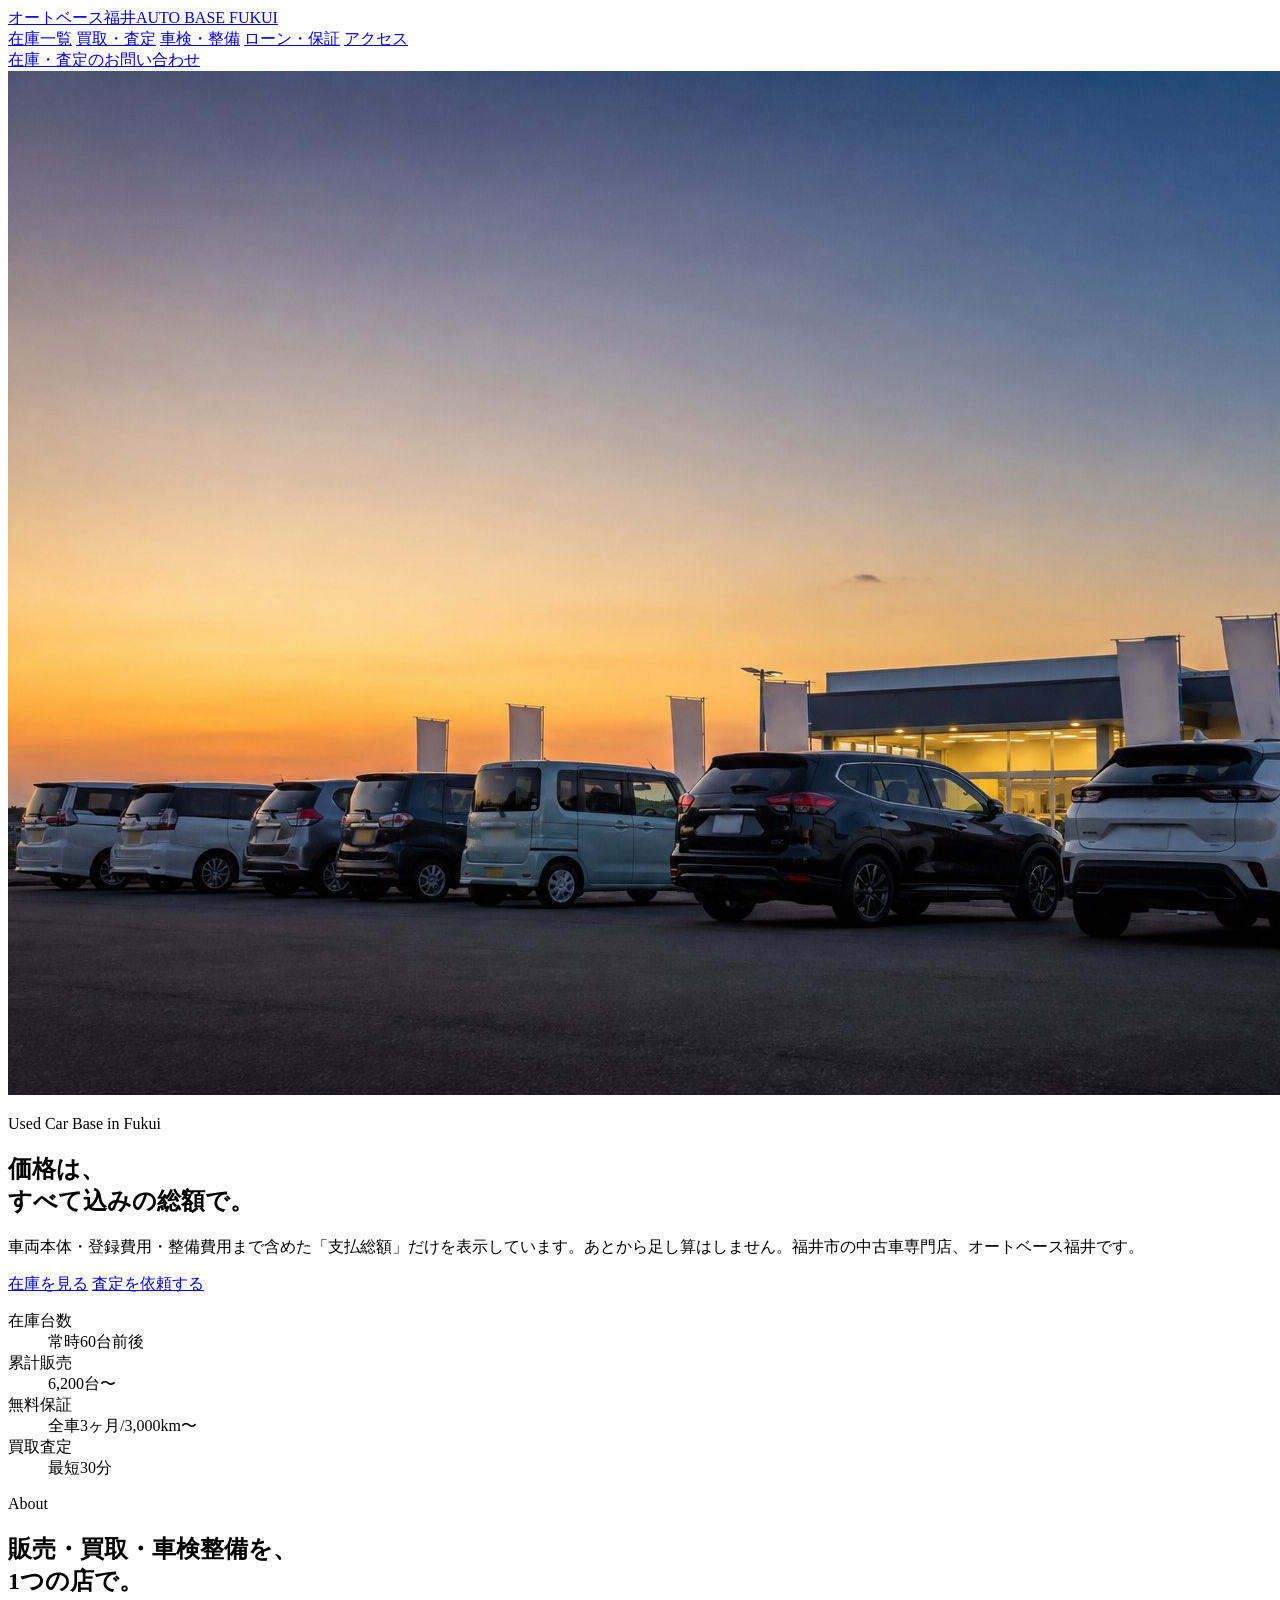
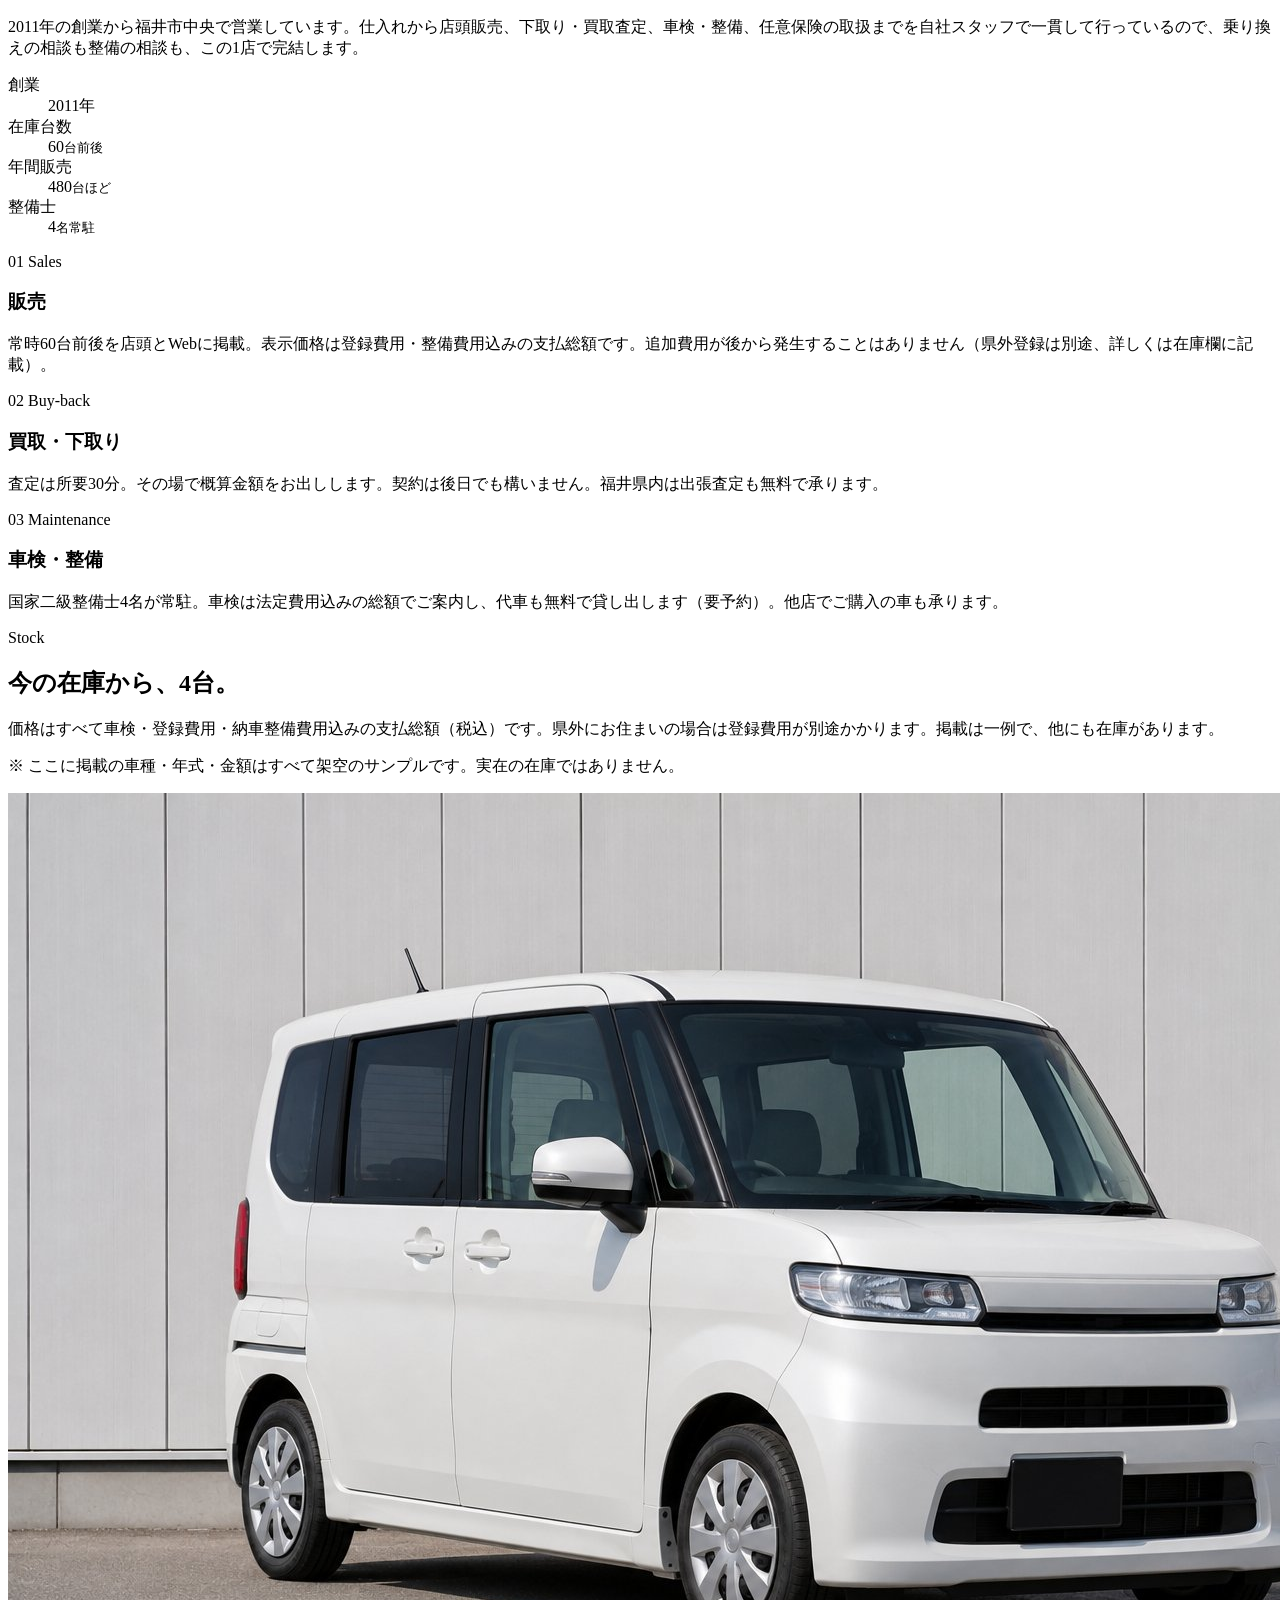
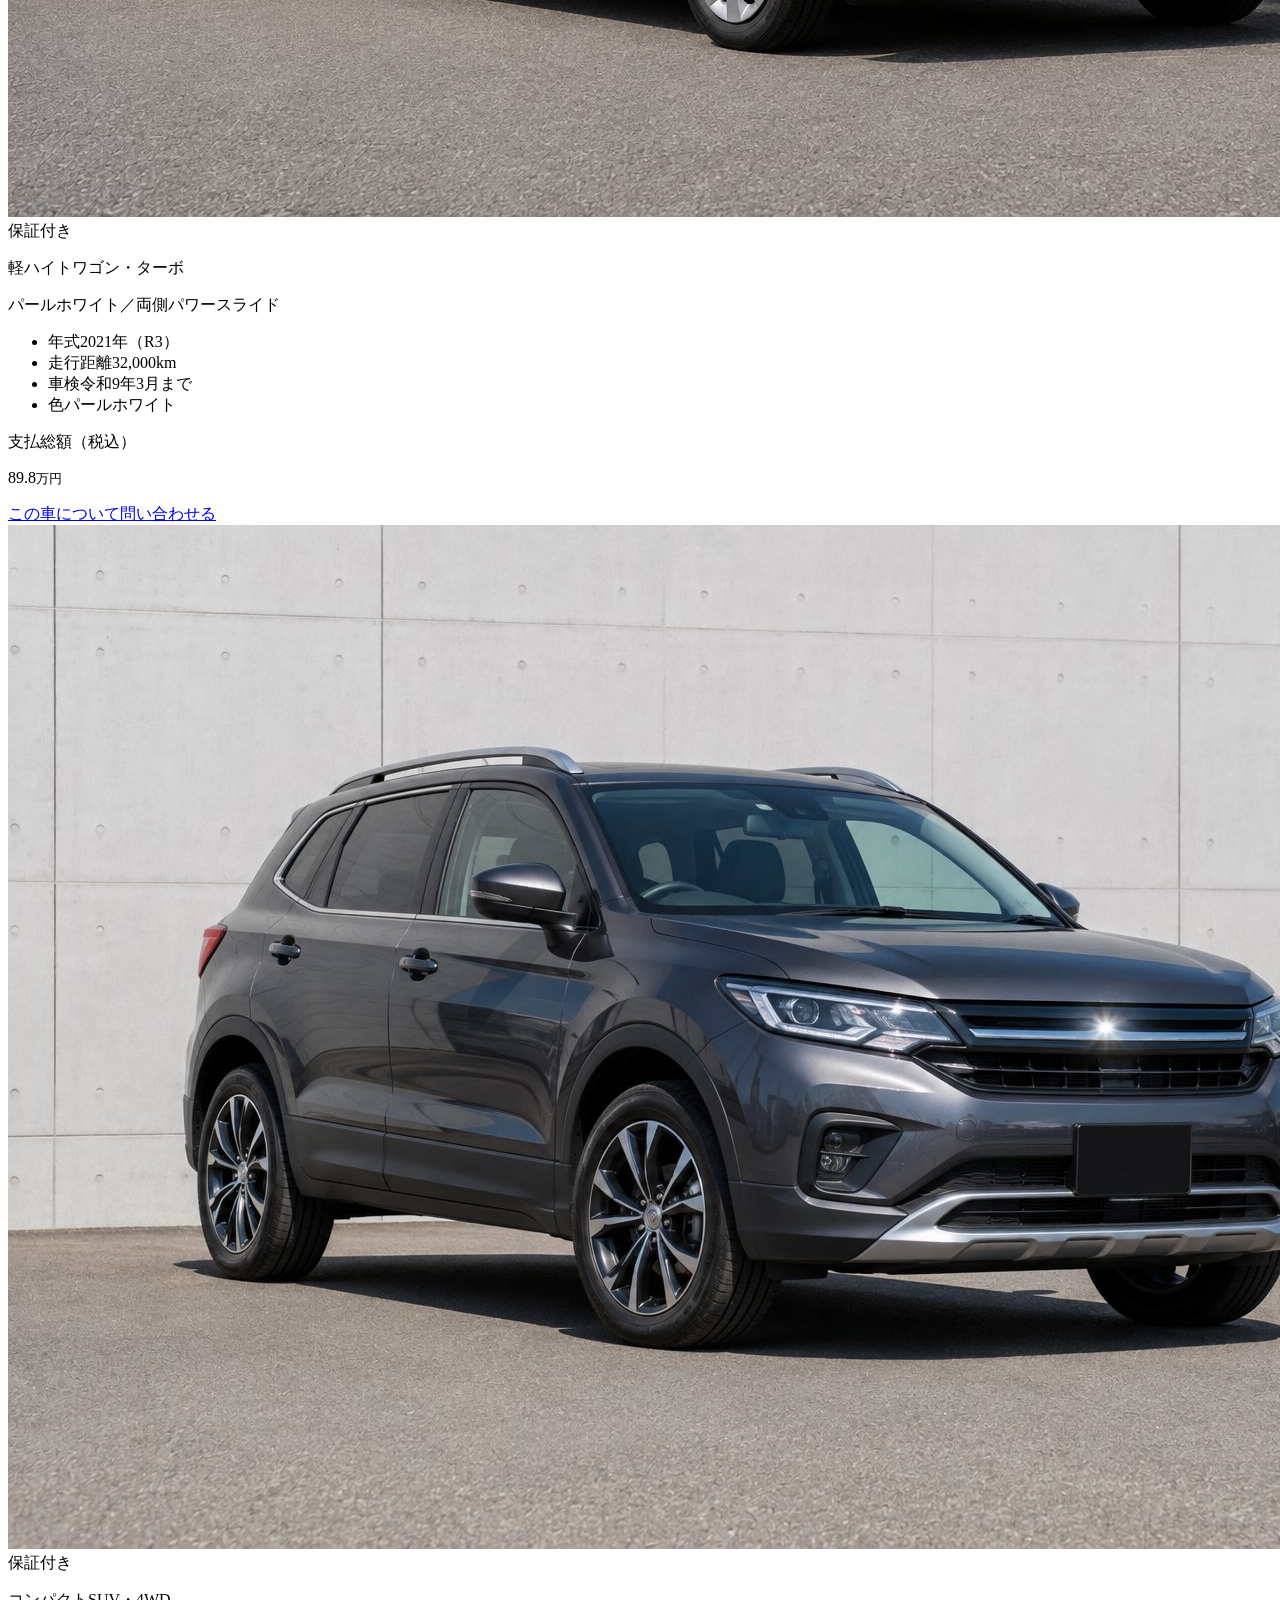
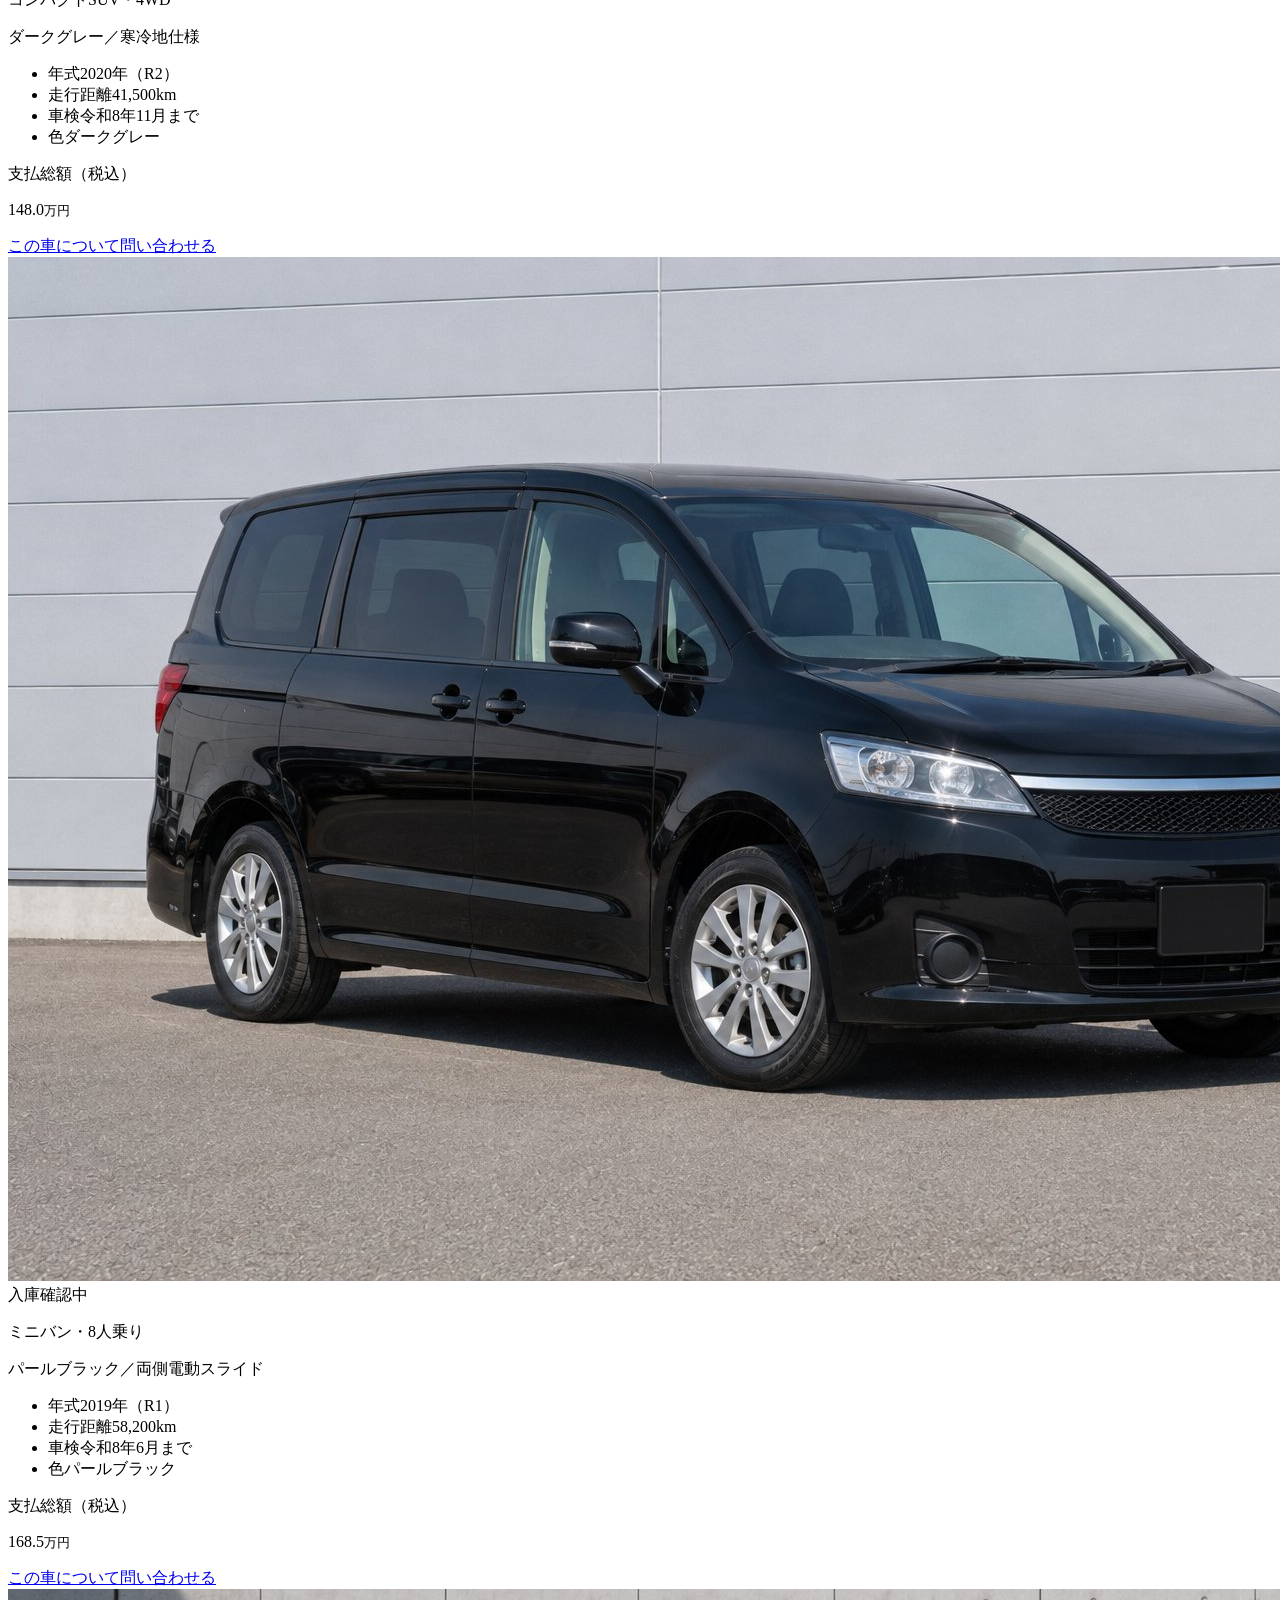
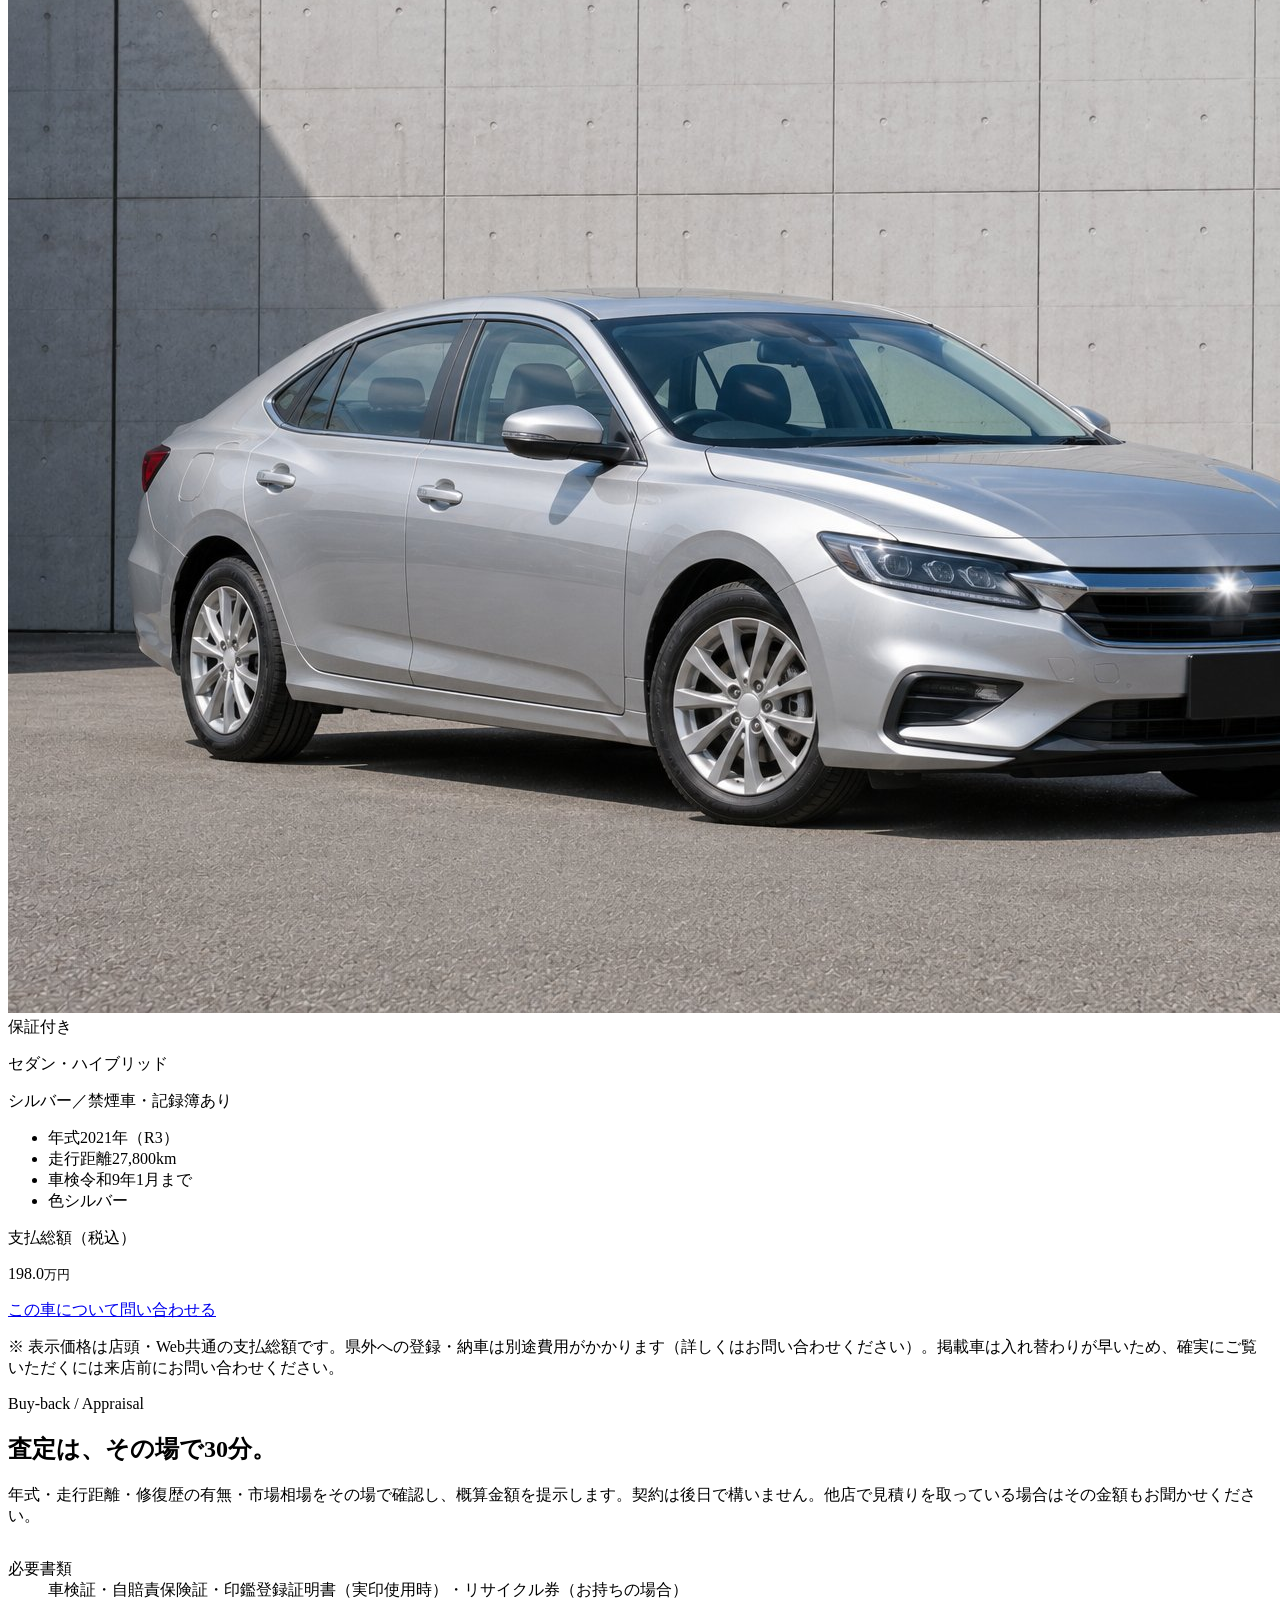
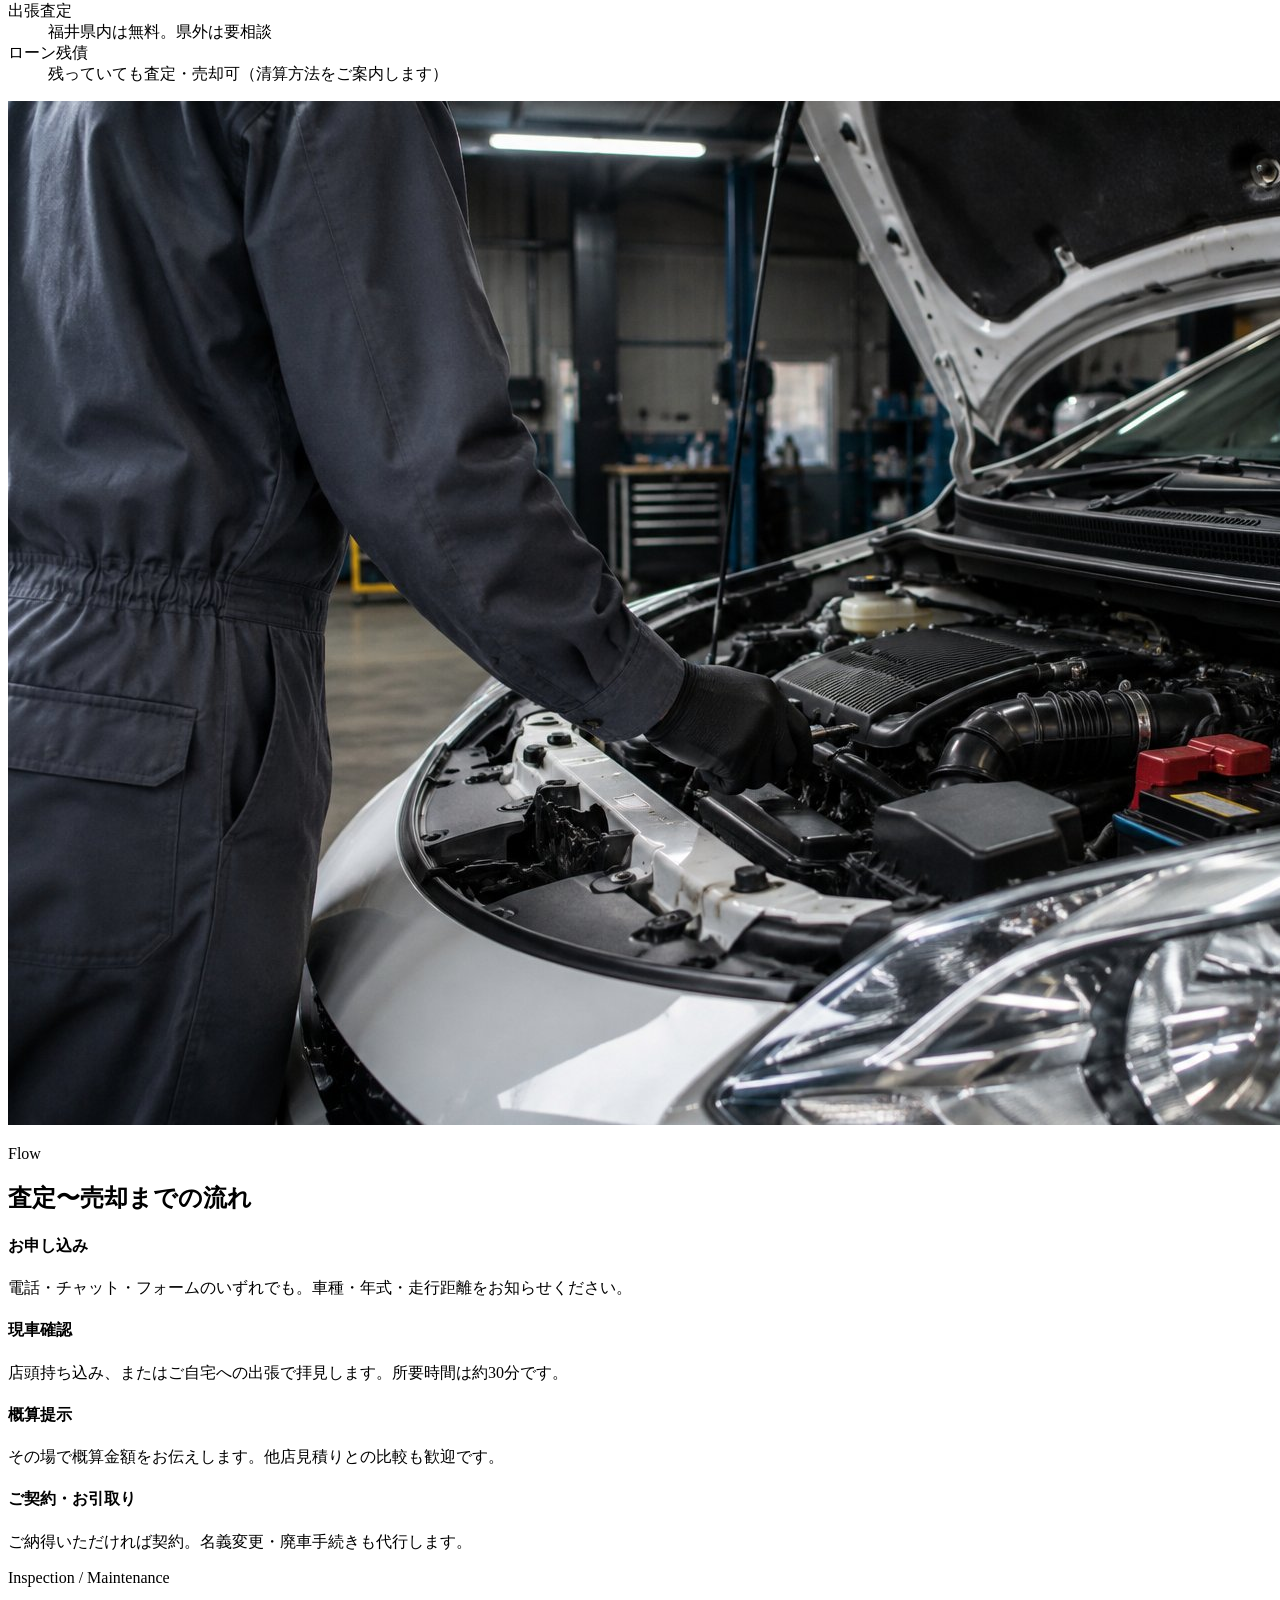
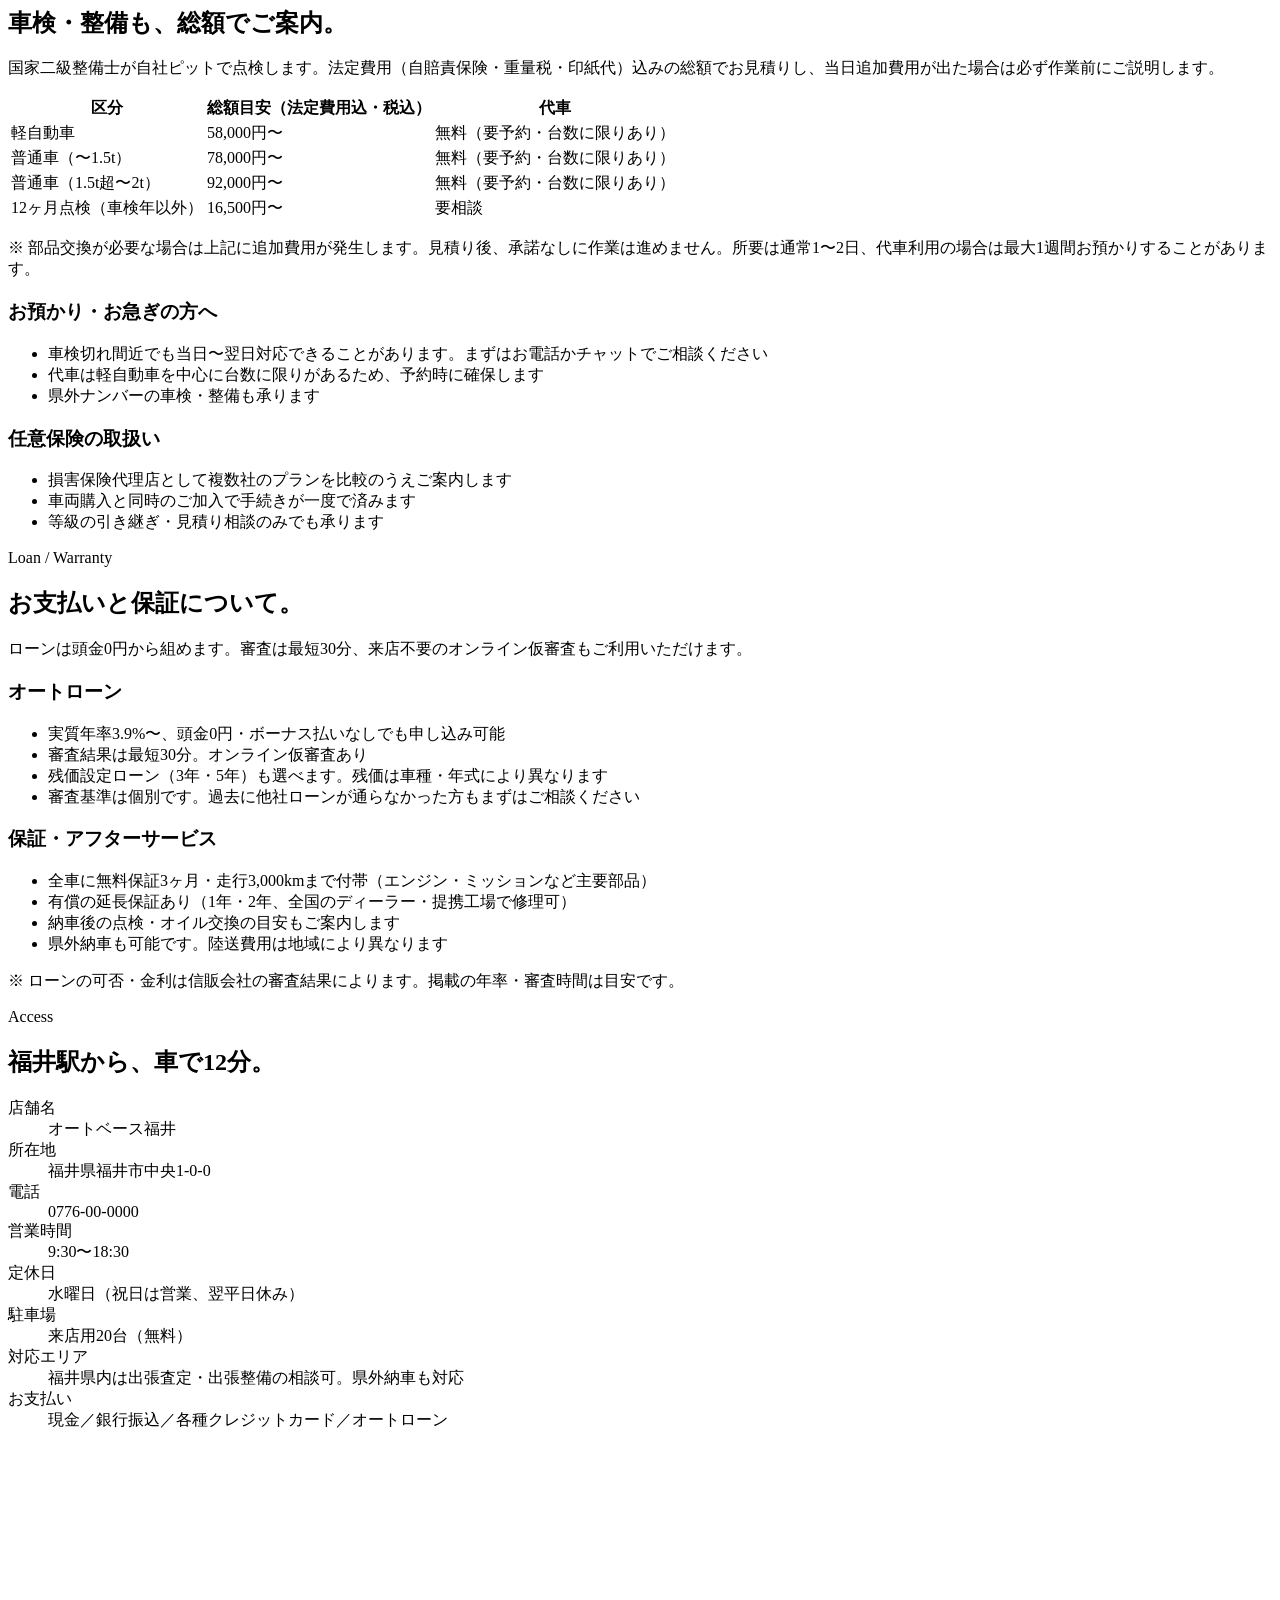
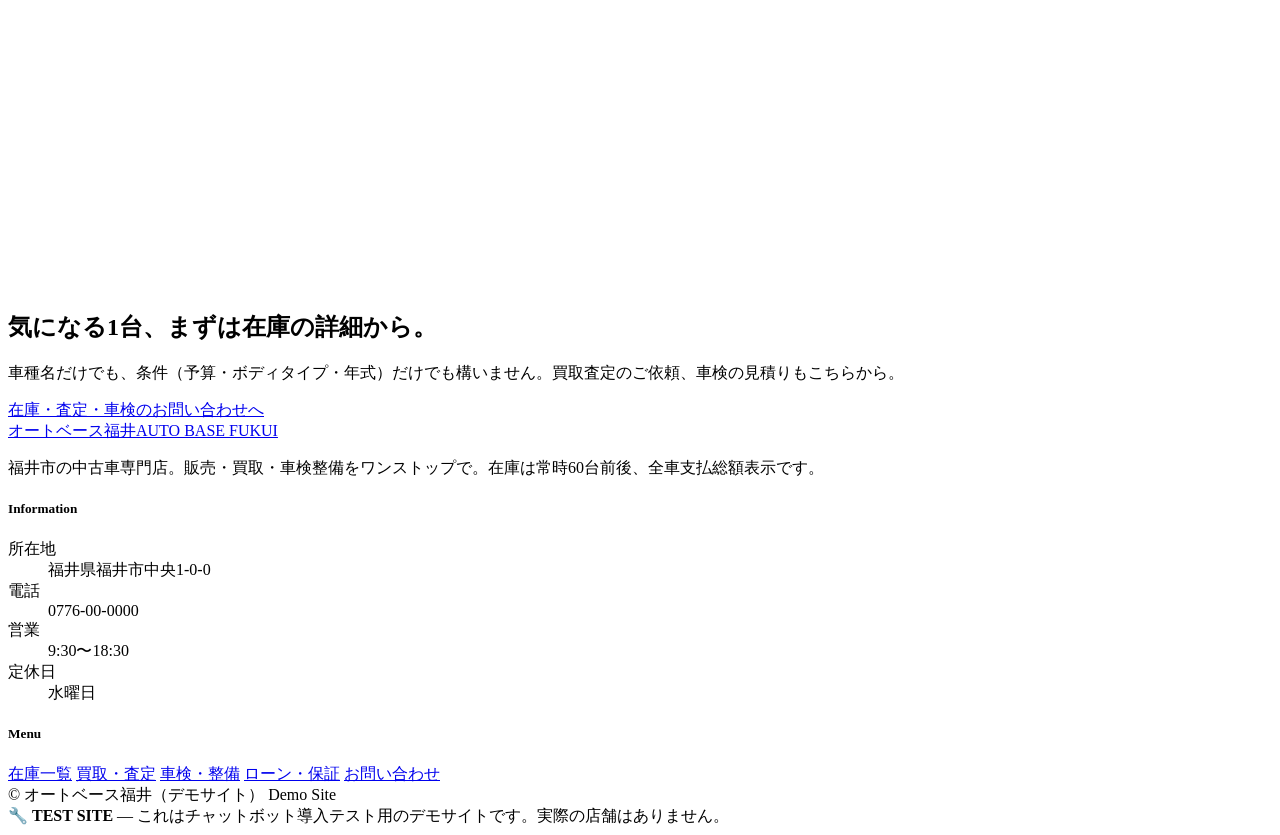
==== index.html @ ea07d450 "add index.html" ====
<!DOCTYPE html>
<html lang="ja">
<head>
<meta charset="UTF-8">
<meta name="viewport" content="width=device-width, initial-scale=1.0">
<title>オートベース福井 | 福井市の中古車販売・買取・車検整備</title>
<meta name="description" content="福井市の中古車専門店「オートベース福井」。常時60台前後の在庫は支払総額表示、全車に無料保証つき。買取査定は最短30分、車検・整備・県外納車まで一括対応。">
<link rel="stylesheet" href="style.css">
</head>
<body>

<!-- ===== NAV ===== -->
<header class="nav" id="nav">
  <div class="wrap nav__inner">
    <a class="brand" href="index.html">オートベース福井<span>AUTO BASE FUKUI</span></a>
    <nav class="nav__links">
      <a href="#stock">在庫一覧</a>
      <a href="#assessment">買取・査定</a>
      <a href="#maintenance">車検・整備</a>
      <a href="#loan">ローン・保証</a>
      <a href="#access">アクセス</a>
    </nav>
    <a class="btn btn--primary nav__cta" href="contact.html">在庫・査定のお問い合わせ</a>
  </div>
</header>

<!-- ===== HERO ===== -->
<section class="hero">
  <div class="hero__bg"><img src="images/hero.jpg" alt="夕方の展示場に並ぶ中古車" fetchpriority="high"></div>
  <div class="wrap hero__copy">
    <p class="eyebrow">Used Car Base in Fukui</p>
    <h1 class="hero__jp">価格は、<br>すべて込みの総額で。</h1>
    <p class="hero__sub">車両本体・登録費用・整備費用まで含めた「支払総額」だけを表示しています。あとから足し算はしません。福井市の中古車専門店、オートベース福井です。</p>
    <div class="hero__actions">
      <a class="btn btn--primary" href="#stock">在庫を見る</a>
      <a class="btn btn--ghost" href="contact.html">査定を依頼する</a>
    </div>
    <dl class="hero__strip">
      <div><dt>在庫台数</dt><dd class="num">常時60台前後</dd></div>
      <div><dt>累計販売</dt><dd class="num">6,200台〜</dd></div>
      <div><dt>無料保証</dt><dd class="num">全車3ヶ月/3,000km〜</dd></div>
      <div><dt>買取査定</dt><dd class="num">最短30分</dd></div>
    </dl>
  </div>
</section>

<!-- ===== ABOUT / 3本柱 ===== -->
<section class="section" id="about">
  <div class="wrap reveal">
    <p class="eyebrow">About</p>
    <div class="rule"></div>
    <h2 class="h-sec">販売・買取・車検整備を、<br>1つの店で。</h2>
    <p class="lead">2011年の創業から福井市中央で営業しています。仕入れから店頭販売、下取り・買取査定、車検・整備、任意保険の取扱までを自社スタッフで一貫して行っているので、乗り換えの相談も整備の相談も、この1店で完結します。</p>
    <dl class="figures">
      <div class="figure"><dt>創業</dt><dd class="num">2011年</dd></div>
      <div class="figure"><dt>在庫台数</dt><dd class="num">60<small>台前後</small></dd></div>
      <div class="figure"><dt>年間販売</dt><dd class="num">480<small>台ほど</small></dd></div>
      <div class="figure"><dt>整備士</dt><dd class="num">4<small>名常駐</small></dd></div>
    </dl>
    <div class="pillars">
      <article class="pillar">
        <p class="pillar__no">01 Sales</p>
        <h3>販売</h3>
        <p>常時60台前後を店頭とWebに掲載。表示価格は登録費用・整備費用込みの支払総額です。追加費用が後から発生することはありません（県外登録は別途、詳しくは在庫欄に記載）。</p>
      </article>
      <article class="pillar">
        <p class="pillar__no">02 Buy-back</p>
        <h3>買取・下取り</h3>
        <p>査定は所要30分。その場で概算金額をお出しします。契約は後日でも構いません。福井県内は出張査定も無料で承ります。</p>
      </article>
      <article class="pillar">
        <p class="pillar__no">03 Maintenance</p>
        <h3>車検・整備</h3>
        <p>国家二級整備士4名が常駐。車検は法定費用込みの総額でご案内し、代車も無料で貸し出します（要予約）。他店でご購入の車も承ります。</p>
      </article>
    </div>
  </div>
</section>

<!-- ===== 在庫 ===== -->
<section class="section section--panel" id="stock">
  <div class="wrap">
    <div class="reveal">
      <p class="eyebrow">Stock</p>
      <div class="rule"></div>
      <h2 class="h-sec">今の在庫から、4台。</h2>
      <p class="lead">価格はすべて車検・登録費用・納車整備費用込みの支払総額（税込）です。県外にお住まいの場合は登録費用が別途かかります。掲載は一例で、他にも在庫があります。</p>
      <p class="note stock-note">※ ここに掲載の車種・年式・金額はすべて架空のサンプルです。実在の在庫ではありません。</p>
    </div>

    <div class="stock reveal">
      <article class="car">
        <div class="car__media">
          <img src="images/car-kei-tall.jpg" alt="軽ハイトワゴンのサンプル画像" loading="lazy">
          <span class="car__tag car__tag--ok">保証付き</span>
        </div>
        <div class="car__body">
          <p class="car__cat">軽ハイトワゴン・ターボ</p>
          <p class="car__name">パールホワイト／両側パワースライド</p>
          <ul class="car__spec">
            <li><span>年式</span>2021年（R3）</li>
            <li><span>走行距離</span>32,000km</li>
            <li><span>車検</span>令和9年3月まで</li>
            <li><span>色</span>パールホワイト</li>
          </ul>
          <div class="car__price">
            <p class="label">支払総額（税込）</p>
            <p class="amount num">89.8<small>万円</small></p>
          </div>
          <a class="btn btn--ghost btn--sm btn--block car__cta" href="contact.html">この車について問い合わせる</a>
        </div>
      </article>

      <article class="car">
        <div class="car__media">
          <img src="images/car-suv.jpg" alt="コンパクトSUVのサンプル画像" loading="lazy">
          <span class="car__tag car__tag--ok">保証付き</span>
        </div>
        <div class="car__body">
          <p class="car__cat">コンパクトSUV・4WD</p>
          <p class="car__name">ダークグレー／寒冷地仕様</p>
          <ul class="car__spec">
            <li><span>年式</span>2020年（R2）</li>
            <li><span>走行距離</span>41,500km</li>
            <li><span>車検</span>令和8年11月まで</li>
            <li><span>色</span>ダークグレー</li>
          </ul>
          <div class="car__price">
            <p class="label">支払総額（税込）</p>
            <p class="amount num">148.0<small>万円</small></p>
          </div>
          <a class="btn btn--ghost btn--sm btn--block car__cta" href="contact.html">この車について問い合わせる</a>
        </div>
      </article>

      <article class="car">
        <div class="car__media">
          <img src="images/car-minivan.jpg" alt="ミニバンのサンプル画像" loading="lazy">
          <span class="car__tag">入庫確認中</span>
        </div>
        <div class="car__body">
          <p class="car__cat">ミニバン・8人乗り</p>
          <p class="car__name">パールブラック／両側電動スライド</p>
          <ul class="car__spec">
            <li><span>年式</span>2019年（R1）</li>
            <li><span>走行距離</span>58,200km</li>
            <li><span>車検</span>令和8年6月まで</li>
            <li><span>色</span>パールブラック</li>
          </ul>
          <div class="car__price">
            <p class="label">支払総額（税込）</p>
            <p class="amount num">168.5<small>万円</small></p>
          </div>
          <a class="btn btn--ghost btn--sm btn--block car__cta" href="contact.html">この車について問い合わせる</a>
        </div>
      </article>

      <article class="car">
        <div class="car__media">
          <img src="images/car-sedan.jpg" alt="セダンのサンプル画像" loading="lazy">
          <span class="car__tag car__tag--ok">保証付き</span>
        </div>
        <div class="car__body">
          <p class="car__cat">セダン・ハイブリッド</p>
          <p class="car__name">シルバー／禁煙車・記録簿あり</p>
          <ul class="car__spec">
            <li><span>年式</span>2021年（R3）</li>
            <li><span>走行距離</span>27,800km</li>
            <li><span>車検</span>令和9年1月まで</li>
            <li><span>色</span>シルバー</li>
          </ul>
          <div class="car__price">
            <p class="label">支払総額（税込）</p>
            <p class="amount num">198.0<small>万円</small></p>
          </div>
          <a class="btn btn--ghost btn--sm btn--block car__cta" href="contact.html">この車について問い合わせる</a>
        </div>
      </article>

    </div>
    <p class="note">※ 表示価格は店頭・Web共通の支払総額です。県外への登録・納車は別途費用がかかります（詳しくはお問い合わせください）。掲載車は入れ替わりが早いため、確実にご覧いただくには来店前にお問い合わせください。</p>
  </div>
</section>

<!-- ===== 買取・査定 ===== -->
<section class="section" id="assessment">
  <div class="wrap split reveal">
    <div>
      <p class="eyebrow">Buy-back / Appraisal</p>
      <div class="rule"></div>
      <h2 class="h-sec">査定は、その場で30分。</h2>
      <p class="lead">年式・走行距離・修復歴の有無・市場相場をその場で確認し、概算金額を提示します。契約は後日で構いません。他店で見積りを取っている場合はその金額もお聞かせください。</p>
      <dl class="info" style="margin-top:32px">
        <dt>必要書類</dt><dd>車検証・自賠責保険証・印鑑登録証明書（実印使用時）・リサイクル券（お持ちの場合）</dd>
        <dt>出張査定</dt><dd>福井県内は無料。県外は要相談</dd>
        <dt>ローン残債</dt><dd>残っていても査定・売却可（清算方法をご案内します）</dd>
      </dl>
    </div>
    <div class="split__media"><img src="images/inspection.jpg" alt="スタッフが車両を点検している様子" loading="lazy"></div>
  </div>
</section>

<section class="section section--panel">
  <div class="wrap reveal">
    <div class="center">
      <p class="eyebrow">Flow</p>
      <div class="rule"></div>
      <h2 class="h-sec">査定〜売却までの流れ</h2>
    </div>
    <div class="steps">
      <article class="step">
        <h4>お申し込み</h4>
        <p>電話・チャット・フォームのいずれでも。車種・年式・走行距離をお知らせください。</p>
      </article>
      <article class="step">
        <h4>現車確認</h4>
        <p>店頭持ち込み、またはご自宅への出張で拝見します。所要時間は約30分です。</p>
      </article>
      <article class="step">
        <h4>概算提示</h4>
        <p>その場で概算金額をお伝えします。他店見積りとの比較も歓迎です。</p>
      </article>
      <article class="step">
        <h4>ご契約・お引取り</h4>
        <p>ご納得いただければ契約。名義変更・廃車手続きも代行します。</p>
      </article>
    </div>
  </div>
</section>

<!-- ===== 車検・整備 ===== -->
<section class="section" id="maintenance">
  <div class="wrap reveal">
    <p class="eyebrow">Inspection / Maintenance</p>
    <div class="rule"></div>
    <h2 class="h-sec">車検・整備も、総額でご案内。</h2>
    <p class="lead">国家二級整備士が自社ピットで点検します。法定費用（自賠責保険・重量税・印紙代）込みの総額でお見積りし、当日追加費用が出た場合は必ず作業前にご説明します。</p>

    <table class="price-table">
      <thead>
        <tr><th>区分</th><th class="num">総額目安（法定費用込・税込）</th><th>代車</th></tr>
      </thead>
      <tbody>
        <tr><td>軽自動車</td><td class="num amount">58,000円〜</td><td>無料（要予約・台数に限りあり）</td></tr>
        <tr><td>普通車（〜1.5t）</td><td class="num amount">78,000円〜</td><td>無料（要予約・台数に限りあり）</td></tr>
        <tr><td>普通車（1.5t超〜2t）</td><td class="num amount">92,000円〜</td><td>無料（要予約・台数に限りあり）</td></tr>
        <tr><td>12ヶ月点検（車検年以外）</td><td class="num amount">16,500円〜</td><td>要相談</td></tr>
      </tbody>
    </table>
    <p class="note">※ 部品交換が必要な場合は上記に追加費用が発生します。見積り後、承諾なしに作業は進めません。所要は通常1〜2日、代車利用の場合は最大1週間お預かりすることがあります。</p>

    <div class="info-cards">
      <div class="info-card">
        <h3>お預かり・お急ぎの方へ</h3>
        <ul>
          <li>車検切れ間近でも当日〜翌日対応できることがあります。まずはお電話かチャットでご相談ください</li>
          <li>代車は軽自動車を中心に台数に限りがあるため、予約時に確保します</li>
          <li>県外ナンバーの車検・整備も承ります</li>
        </ul>
      </div>
      <div class="info-card">
        <h3>任意保険の取扱い</h3>
        <ul>
          <li>損害保険代理店として複数社のプランを比較のうえご案内します</li>
          <li>車両購入と同時のご加入で手続きが一度で済みます</li>
          <li>等級の引き継ぎ・見積り相談のみでも承ります</li>
        </ul>
      </div>
    </div>
  </div>
</section>

<!-- ===== ローン・保証 ===== -->
<section class="section section--panel" id="loan">
  <div class="wrap reveal">
    <p class="eyebrow">Loan / Warranty</p>
    <div class="rule"></div>
    <h2 class="h-sec">お支払いと保証について。</h2>
    <p class="lead">ローンは頭金0円から組めます。審査は最短30分、来店不要のオンライン仮審査もご利用いただけます。</p>

    <div class="info-cards">
      <div class="info-card">
        <h3>オートローン</h3>
        <ul>
          <li>実質年率3.9%〜、頭金0円・ボーナス払いなしでも申し込み可能</li>
          <li>審査結果は最短30分。オンライン仮審査あり</li>
          <li>残価設定ローン（3年・5年）も選べます。残価は車種・年式により異なります</li>
          <li>審査基準は個別です。過去に他社ローンが通らなかった方もまずはご相談ください</li>
        </ul>
      </div>
      <div class="info-card">
        <h3>保証・アフターサービス</h3>
        <ul>
          <li>全車に無料保証3ヶ月・走行3,000kmまで付帯（エンジン・ミッションなど主要部品）</li>
          <li>有償の延長保証あり（1年・2年、全国のディーラー・提携工場で修理可）</li>
          <li>納車後の点検・オイル交換の目安もご案内します</li>
          <li>県外納車も可能です。陸送費用は地域により異なります</li>
        </ul>
      </div>
    </div>
    <p class="note">※ ローンの可否・金利は信販会社の審査結果によります。掲載の年率・審査時間は目安です。</p>
  </div>
</section>

<!-- ===== ACCESS ===== -->
<section class="section" id="access">
  <div class="wrap split reveal">
    <div>
      <p class="eyebrow">Access</p>
      <div class="rule"></div>
      <h2 class="h-sec">福井駅から、車で12分。</h2>
      <dl class="info">
        <dt>店舗名</dt><dd>オートベース福井</dd>
        <dt>所在地</dt><dd>福井県福井市中央1-0-0</dd>
        <dt>電話</dt><dd>0776-00-0000</dd>
        <dt>営業時間</dt><dd>9:30〜18:30</dd>
        <dt>定休日</dt><dd>水曜日（祝日は営業、翌平日休み）</dd>
        <dt>駐車場</dt><dd>来店用20台（無料）</dd>
        <dt>対応エリア</dt><dd>福井県内は出張査定・出張整備の相談可。県外納車も対応</dd>
        <dt>お支払い</dt><dd>現金／銀行振込／各種クレジットカード／オートローン</dd>
      </dl>
    </div>
    <div class="split__media">
      <iframe class="map" src="https://maps.google.com/maps?q=%E7%A6%8F%E4%BA%95%E9%A7%85&z=15&output=embed" loading="lazy" title="地図" style="width:100%;height:clamp(280px,38vw,440px);border:0;border-radius:10px"></iframe>
    </div>
  </div>
</section>

<!-- ===== CTA ===== -->
<section class="section">
  <div class="wrap">
    <div class="cta-band reveal">
      <h2>気になる1台、まずは在庫の詳細から。</h2>
      <p>車種名だけでも、条件（予算・ボディタイプ・年式）だけでも構いません。買取査定のご依頼、車検の見積りもこちらから。</p>
      <a class="btn btn--light" href="contact.html">在庫・査定・車検のお問い合わせへ</a>
    </div>
  </div>
</section>

<!-- ===== FOOTER ===== -->
<footer class="foot">
  <div class="wrap">
    <div class="foot__grid">
      <div>
        <a class="brand" href="index.html">オートベース福井<span>AUTO BASE FUKUI</span></a>
        <p class="foot__tag">福井市の中古車専門店。販売・買取・車検整備をワンストップで。在庫は常時60台前後、全車支払総額表示です。</p>
      </div>
      <div>
        <h5>Information</h5>
        <dl>
          <dt>所在地</dt><dd>福井県福井市中央1-0-0</dd>
          <dt>電話</dt><dd>0776-00-0000</dd>
          <dt>営業</dt><dd>9:30〜18:30</dd>
          <dt>定休日</dt><dd>水曜日</dd>
        </dl>
      </div>
      <div>
        <h5>Menu</h5>
        <div class="foot__links">
          <a href="#stock">在庫一覧</a>
          <a href="#assessment">買取・査定</a>
          <a href="#maintenance">車検・整備</a>
          <a href="#loan">ローン・保証</a>
          <a href="contact.html">お問い合わせ</a>
        </div>
      </div>
    </div>
    <div class="foot__bottom">
      <span>&copy; オートベース福井（デモサイト）</span>
      <span class="demo-pill">Demo Site</span>
    </div>
  </div>
</footer>

<div class="test-banner">🔧 <b>TEST SITE</b> — これはチャットボット導入テスト用のデモサイトです。実際の店舗はありません。</div>

<script>
  // nav shadow on scroll
  const nav = document.getElementById('nav');
  const onScroll = () => nav.classList.toggle('is-scrolled', window.scrollY > 8);
  onScroll(); window.addEventListener('scroll', onScroll, {passive:true});

  // scroll reveal
  const io = new IntersectionObserver((entries) => {
    entries.forEach(e => { if (e.isIntersecting){ e.target.classList.add('in'); io.unobserve(e.target);} });
  }, {threshold:.12, rootMargin:'0px 0px -40px 0px'});
  document.querySelectorAll('.reveal').forEach(el => io.observe(el));
</script>

<!-- LIENS BOT チャットウィジェット -->
<!-- 車販売店デモ用のボット。管理画面で作成後、下のbotIdを差し替える -->
<script>
  (function() {
    var botId = 'cmtfgkt1804r74201loiliqqc';
    if (botId.indexOf('REPLACE_') === 0) { return; }
    var script = document.createElement('script');
    script.src = 'https://app.liens-web.com/widget.js?v=' + Date.now();
    script.setAttribute('data-bot-id', botId);
    script.setAttribute('data-api-url', 'https://app.liens-web.com');
    script.setAttribute('data-color', '#e2560f');
    script.setAttribute('data-position', 'bottom-right');
    script.defer = true;
    document.head.appendChild(script);
  })();
</script>
</body>
</html>
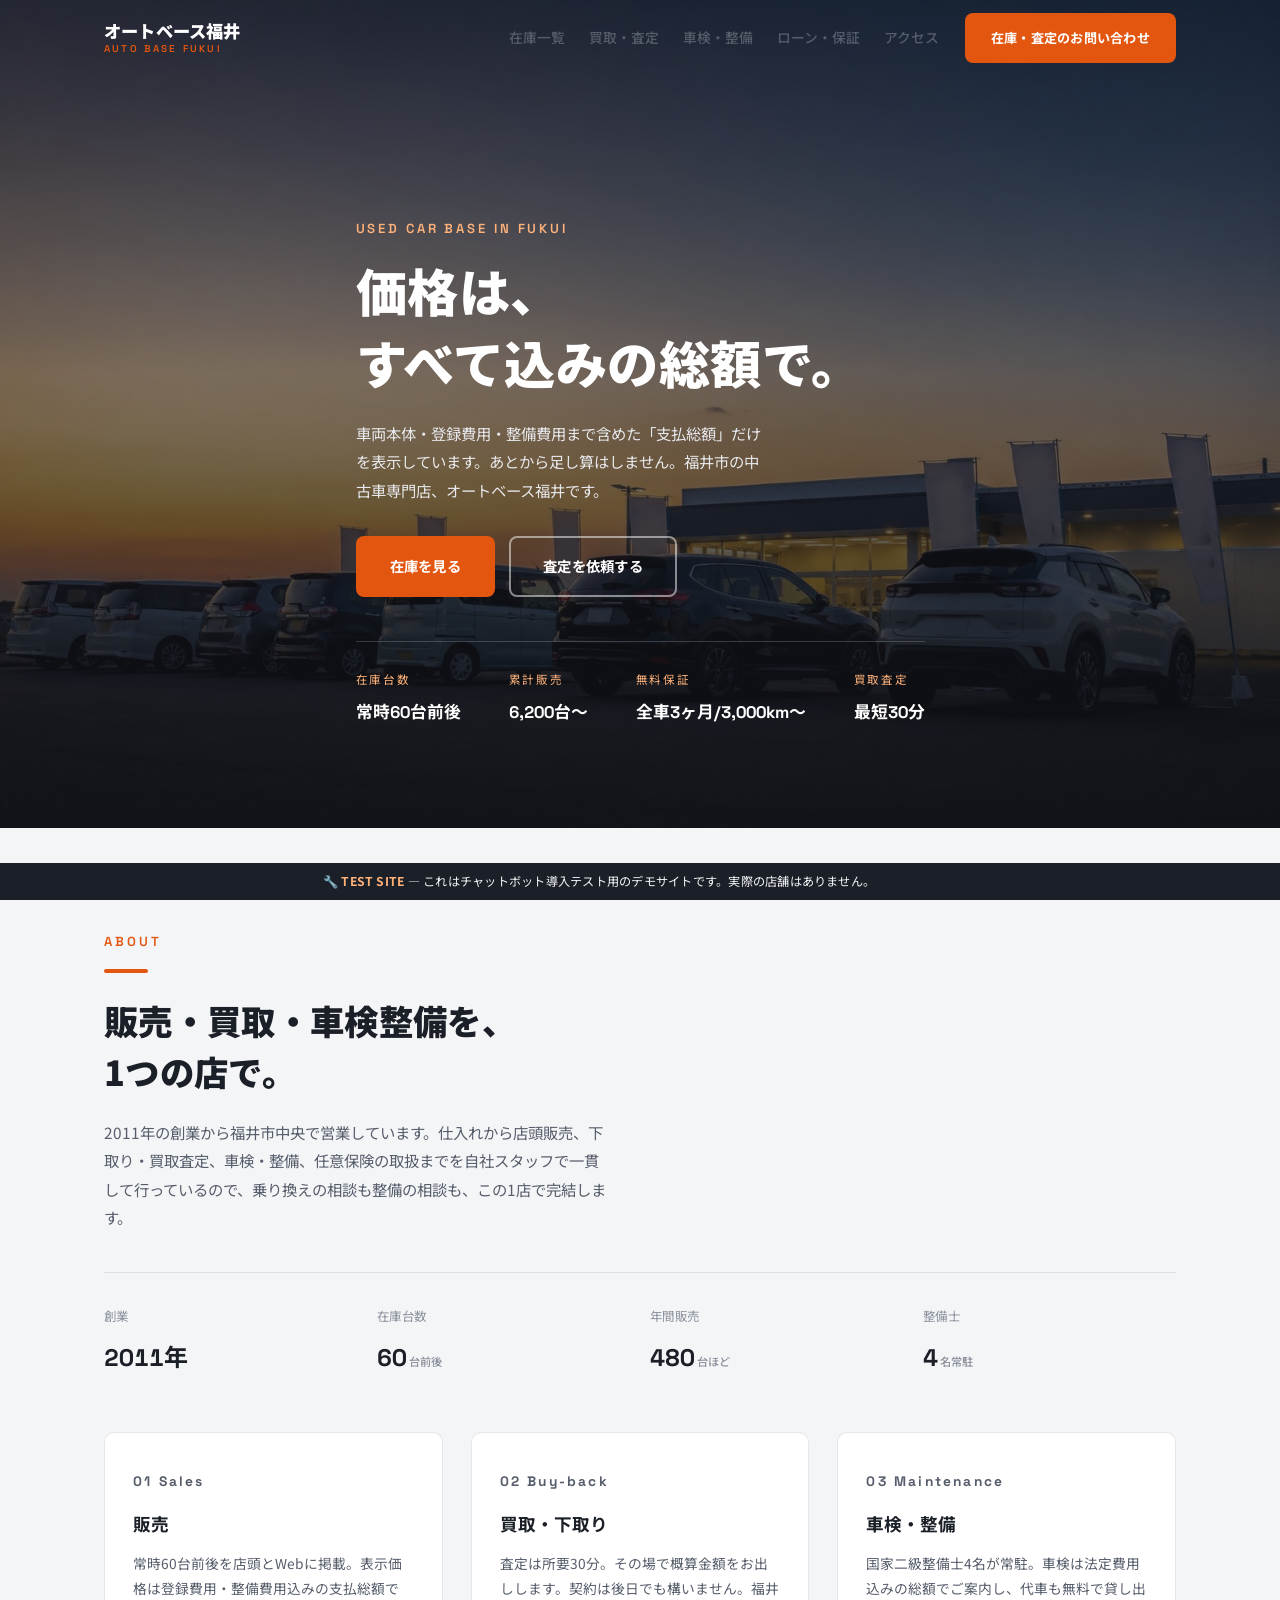
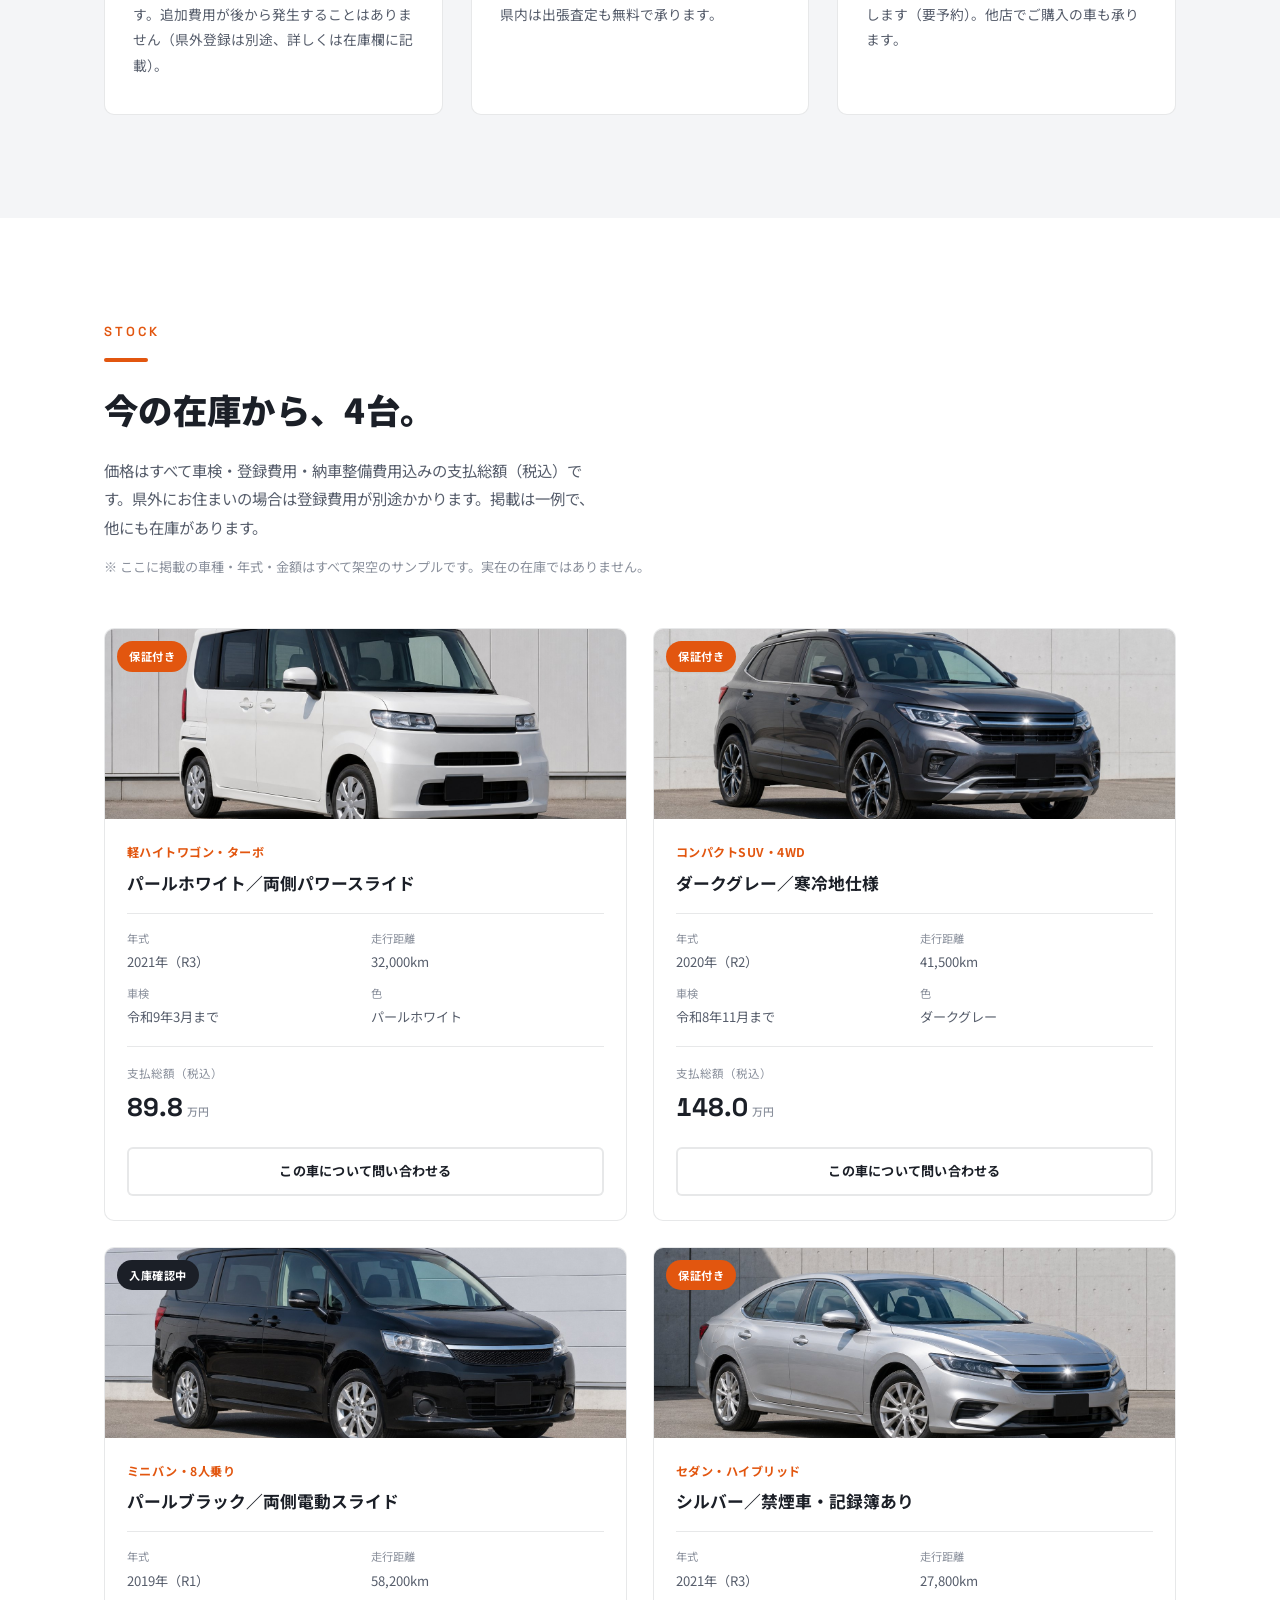
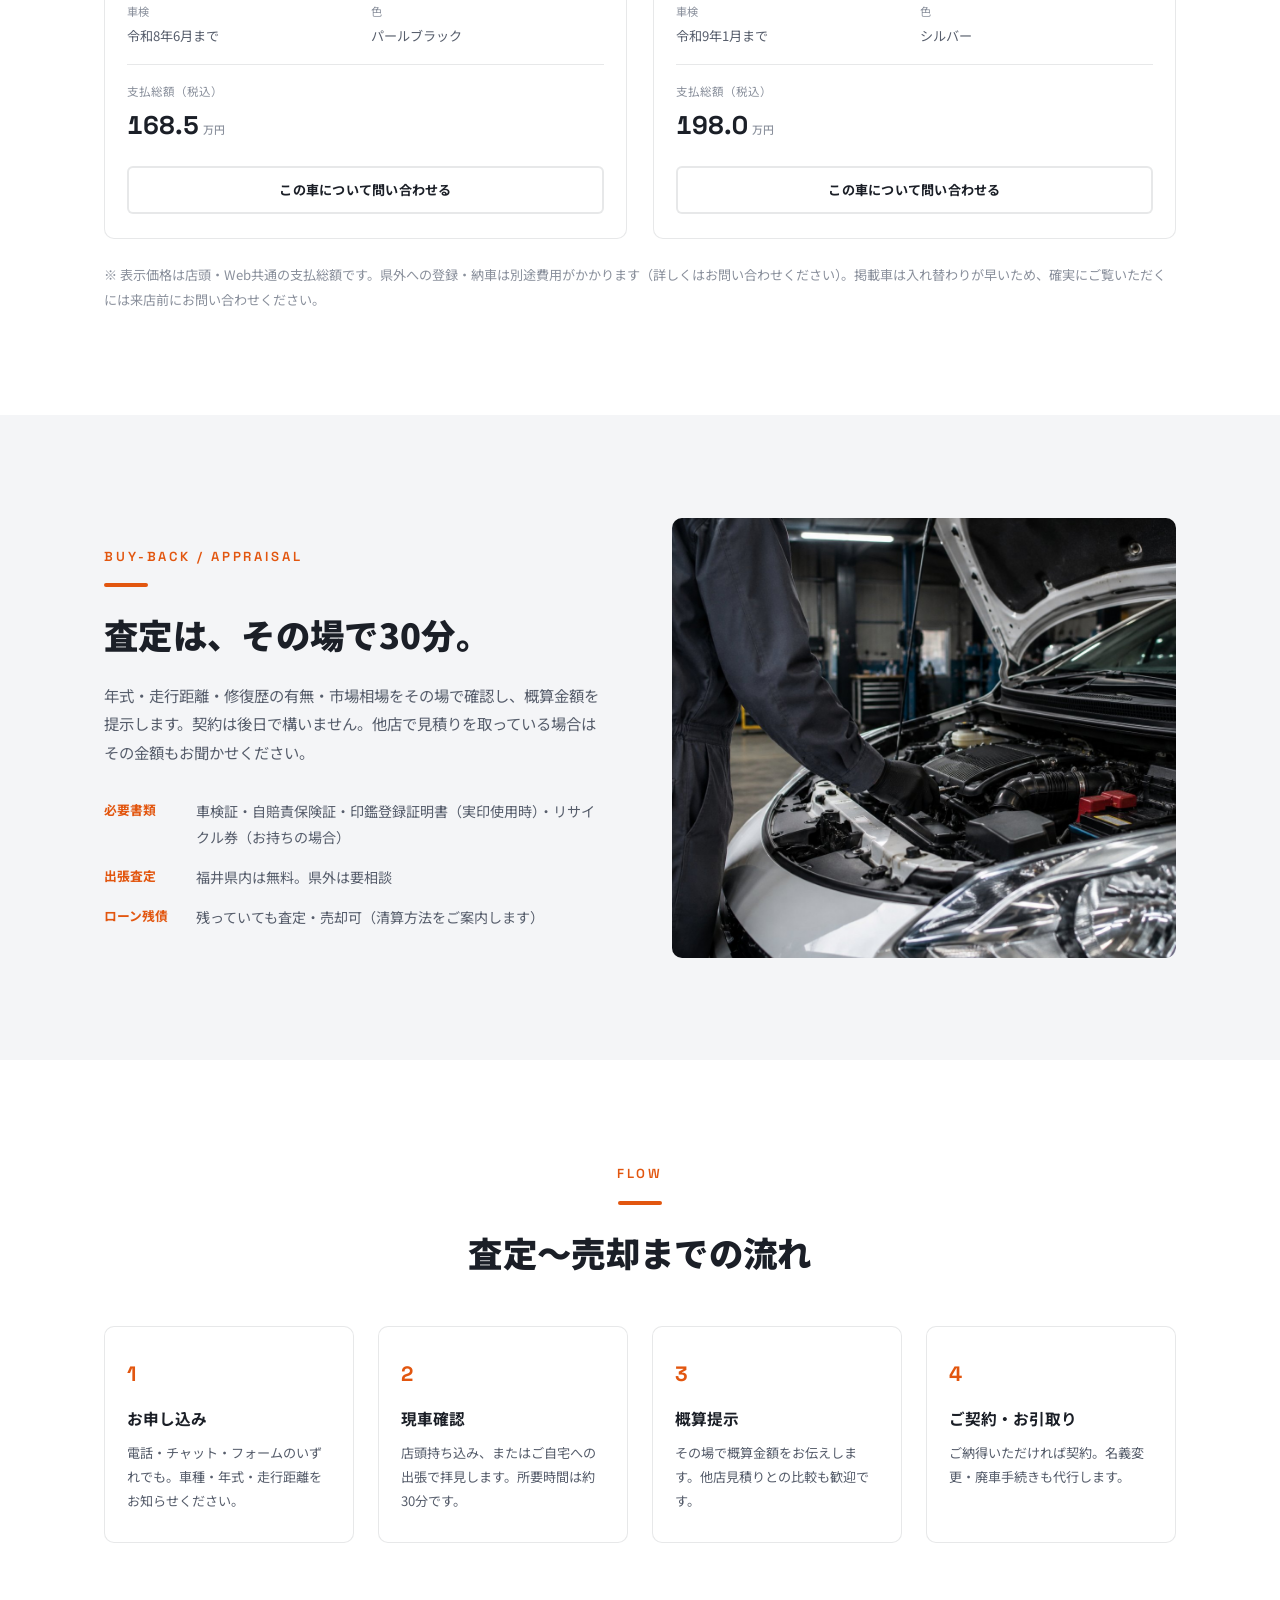
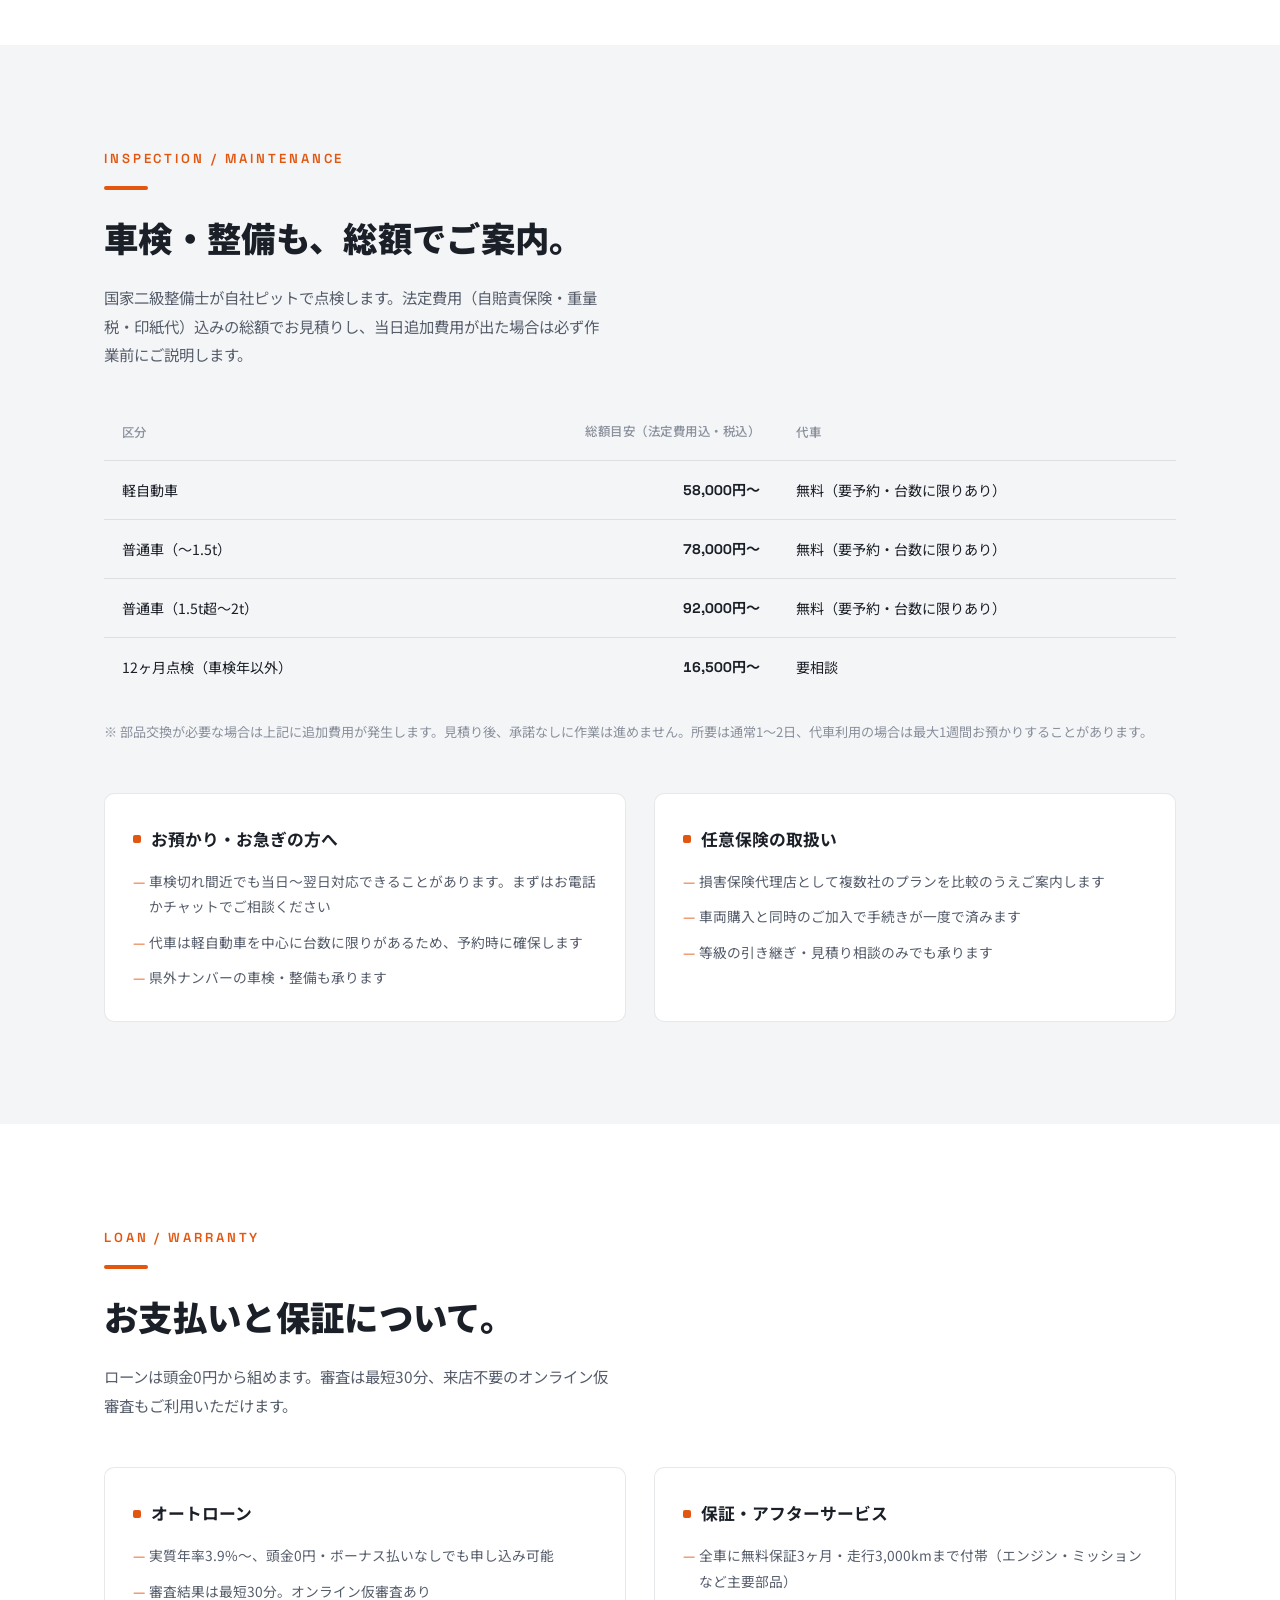
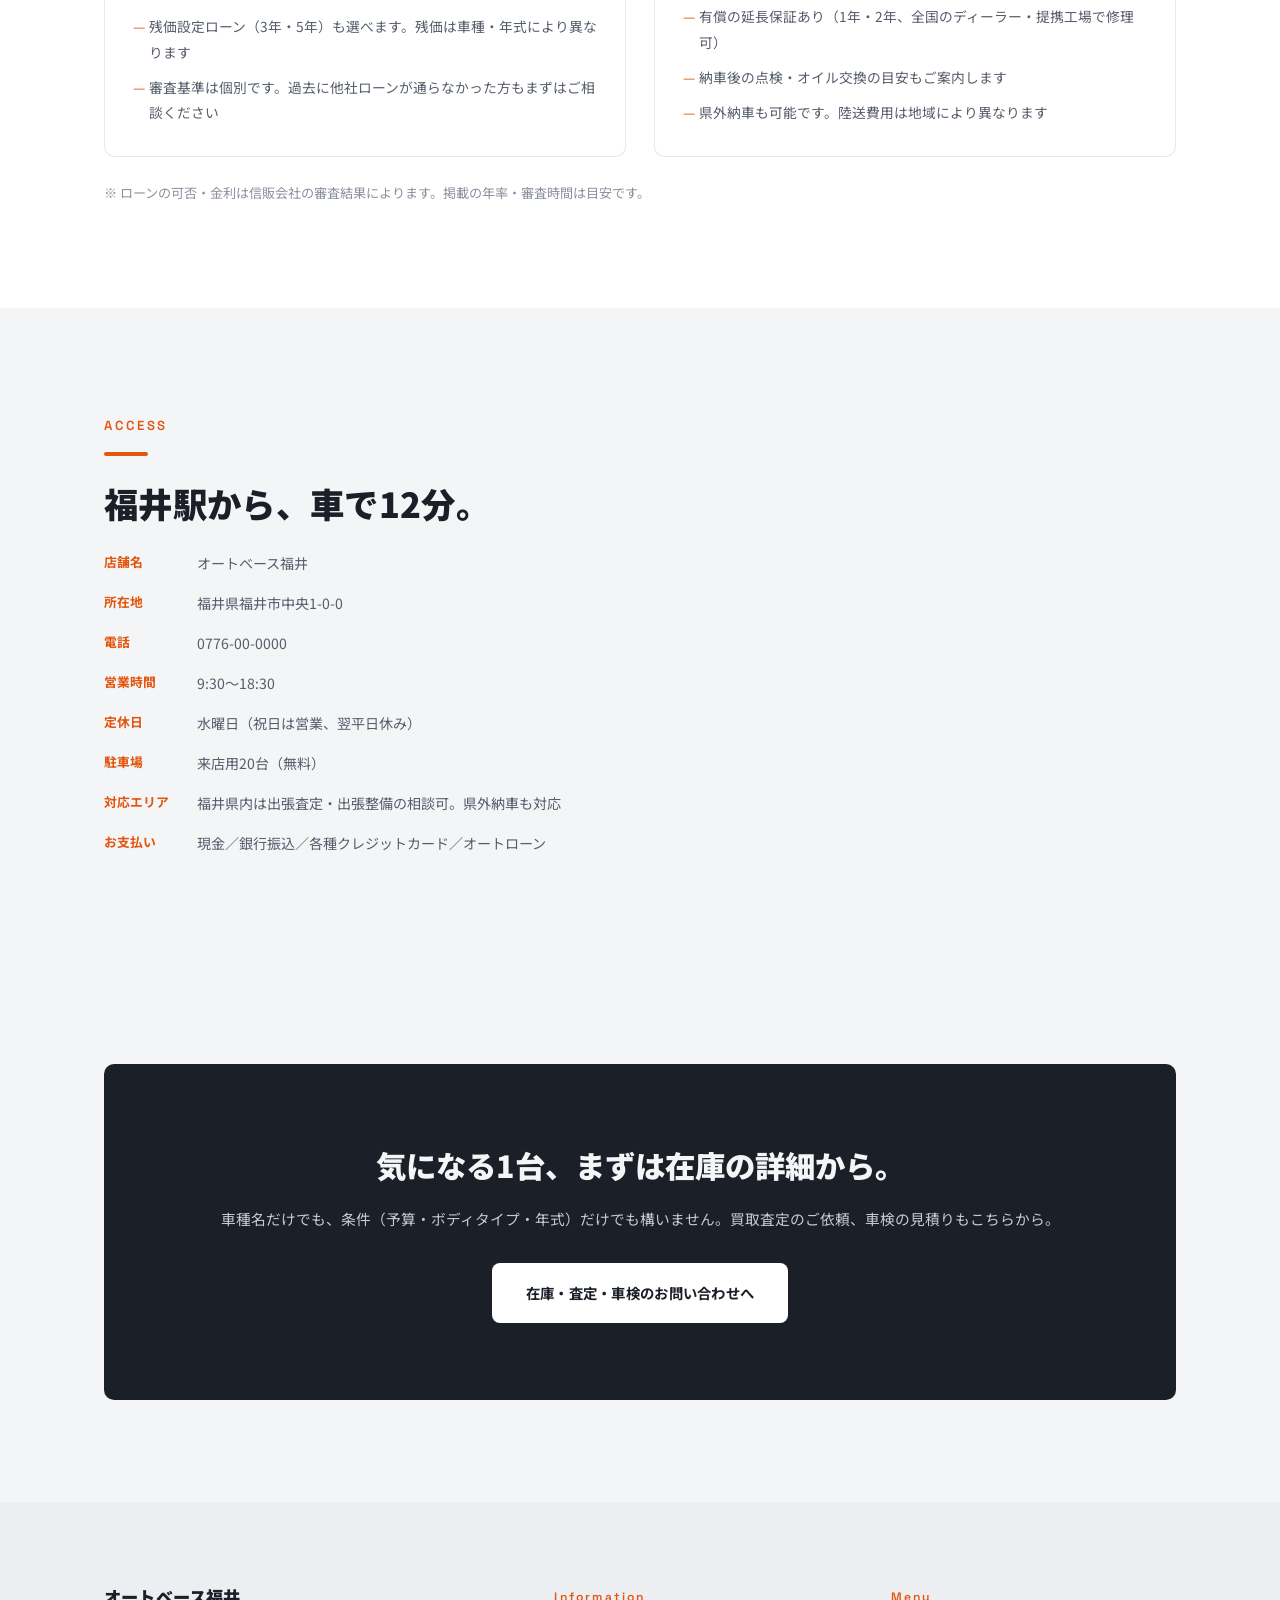
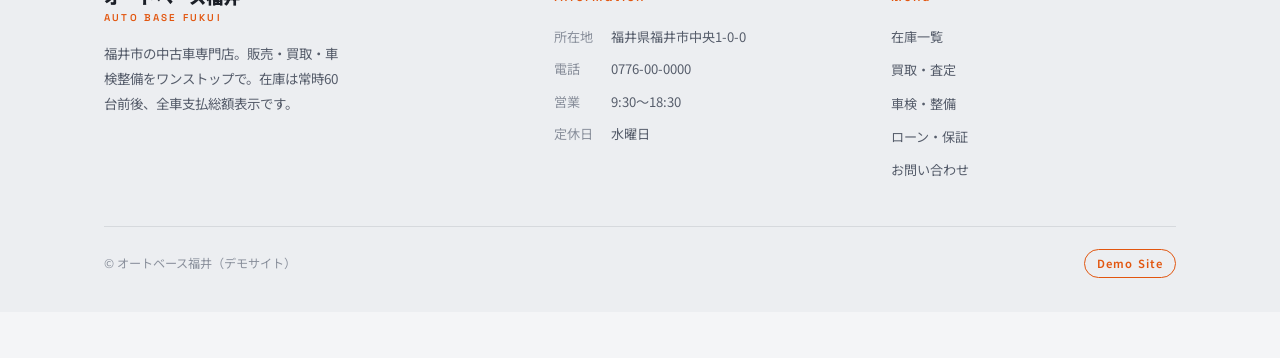
==== commit 653ed1e8: "update index.html" ====
--- a/index.html
+++ b/index.html
@@ -1,407 +1,413 @@
-<!DOCTYPE html>
-<html lang="ja">
-<head>
-<meta charset="UTF-8">
-<meta name="viewport" content="width=device-width, initial-scale=1.0">
-<title>オートベース福井 | 福井市の中古車販売・買取・車検整備</title>
-<meta name="description" content="福井市の中古車専門店「オートベース福井」。常時60台前後の在庫は支払総額表示、全車に無料保証つき。買取査定は最短30分、車検・整備・県外納車まで一括対応。">
-<link rel="stylesheet" href="style.css">
-</head>
-<body>
-
-<!-- ===== NAV ===== -->
-<header class="nav" id="nav">
-  <div class="wrap nav__inner">
-    <a class="brand" href="index.html">オートベース福井<span>AUTO BASE FUKUI</span></a>
-    <nav class="nav__links">
-      <a href="#stock">在庫一覧</a>
-      <a href="#assessment">買取・査定</a>
-      <a href="#maintenance">車検・整備</a>
-      <a href="#loan">ローン・保証</a>
-      <a href="#access">アクセス</a>
-    </nav>
-    <a class="btn btn--primary nav__cta" href="contact.html">在庫・査定のお問い合わせ</a>
-  </div>
-</header>
-
-<!-- ===== HERO ===== -->
-<section class="hero">
-  <div class="hero__bg"><img src="images/hero.jpg" alt="夕方の展示場に並ぶ中古車" fetchpriority="high"></div>
-  <div class="wrap hero__copy">
-    <p class="eyebrow">Used Car Base in Fukui</p>
-    <h1 class="hero__jp">価格は、<br>すべて込みの総額で。</h1>
-    <p class="hero__sub">車両本体・登録費用・整備費用まで含めた「支払総額」だけを表示しています。あとから足し算はしません。福井市の中古車専門店、オートベース福井です。</p>
-    <div class="hero__actions">
-      <a class="btn btn--primary" href="#stock">在庫を見る</a>
-      <a class="btn btn--ghost" href="contact.html">査定を依頼する</a>
-    </div>
-    <dl class="hero__strip">
-      <div><dt>在庫台数</dt><dd class="num">常時60台前後</dd></div>
-      <div><dt>累計販売</dt><dd class="num">6,200台〜</dd></div>
-      <div><dt>無料保証</dt><dd class="num">全車3ヶ月/3,000km〜</dd></div>
-      <div><dt>買取査定</dt><dd class="num">最短30分</dd></div>
-    </dl>
-  </div>
-</section>
-
-<!-- ===== ABOUT / 3本柱 ===== -->
-<section class="section" id="about">
-  <div class="wrap reveal">
-    <p class="eyebrow">About</p>
-    <div class="rule"></div>
-    <h2 class="h-sec">販売・買取・車検整備を、<br>1つの店で。</h2>
-    <p class="lead">2011年の創業から福井市中央で営業しています。仕入れから店頭販売、下取り・買取査定、車検・整備、任意保険の取扱までを自社スタッフで一貫して行っているので、乗り換えの相談も整備の相談も、この1店で完結します。</p>
-    <dl class="figures">
-      <div class="figure"><dt>創業</dt><dd class="num">2011年</dd></div>
-      <div class="figure"><dt>在庫台数</dt><dd class="num">60<small>台前後</small></dd></div>
-      <div class="figure"><dt>年間販売</dt><dd class="num">480<small>台ほど</small></dd></div>
-      <div class="figure"><dt>整備士</dt><dd class="num">4<small>名常駐</small></dd></div>
-    </dl>
-    <div class="pillars">
-      <article class="pillar">
-        <p class="pillar__no">01 Sales</p>
-        <h3>販売</h3>
-        <p>常時60台前後を店頭とWebに掲載。表示価格は登録費用・整備費用込みの支払総額です。追加費用が後から発生することはありません（県外登録は別途、詳しくは在庫欄に記載）。</p>
-      </article>
-      <article class="pillar">
-        <p class="pillar__no">02 Buy-back</p>
-        <h3>買取・下取り</h3>
-        <p>査定は所要30分。その場で概算金額をお出しします。契約は後日でも構いません。福井県内は出張査定も無料で承ります。</p>
-      </article>
-      <article class="pillar">
-        <p class="pillar__no">03 Maintenance</p>
-        <h3>車検・整備</h3>
-        <p>国家二級整備士4名が常駐。車検は法定費用込みの総額でご案内し、代車も無料で貸し出します（要予約）。他店でご購入の車も承ります。</p>
-      </article>
-    </div>
-  </div>
-</section>
-
-<!-- ===== 在庫 ===== -->
-<section class="section section--panel" id="stock">
-  <div class="wrap">
-    <div class="reveal">
-      <p class="eyebrow">Stock</p>
-      <div class="rule"></div>
-      <h2 class="h-sec">今の在庫から、4台。</h2>
-      <p class="lead">価格はすべて車検・登録費用・納車整備費用込みの支払総額（税込）です。県外にお住まいの場合は登録費用が別途かかります。掲載は一例で、他にも在庫があります。</p>
-      <p class="note stock-note">※ ここに掲載の車種・年式・金額はすべて架空のサンプルです。実在の在庫ではありません。</p>
-    </div>
-
-    <div class="stock reveal">
-      <article class="car">
-        <div class="car__media">
-          <img src="images/car-kei-tall.jpg" alt="軽ハイトワゴンのサンプル画像" loading="lazy">
-          <span class="car__tag car__tag--ok">保証付き</span>
-        </div>
-        <div class="car__body">
-          <p class="car__cat">軽ハイトワゴン・ターボ</p>
-          <p class="car__name">パールホワイト／両側パワースライド</p>
-          <ul class="car__spec">
-            <li><span>年式</span>2021年（R3）</li>
-            <li><span>走行距離</span>32,000km</li>
-            <li><span>車検</span>令和9年3月まで</li>
-            <li><span>色</span>パールホワイト</li>
-          </ul>
-          <div class="car__price">
-            <p class="label">支払総額（税込）</p>
-            <p class="amount num">89.8<small>万円</small></p>
-          </div>
-          <a class="btn btn--ghost btn--sm btn--block car__cta" href="contact.html">この車について問い合わせる</a>
-        </div>
-      </article>
-
-      <article class="car">
-        <div class="car__media">
-          <img src="images/car-suv.jpg" alt="コンパクトSUVのサンプル画像" loading="lazy">
-          <span class="car__tag car__tag--ok">保証付き</span>
-        </div>
-        <div class="car__body">
-          <p class="car__cat">コンパクトSUV・4WD</p>
-          <p class="car__name">ダークグレー／寒冷地仕様</p>
-          <ul class="car__spec">
-            <li><span>年式</span>2020年（R2）</li>
-            <li><span>走行距離</span>41,500km</li>
-            <li><span>車検</span>令和8年11月まで</li>
-            <li><span>色</span>ダークグレー</li>
-          </ul>
-          <div class="car__price">
-            <p class="label">支払総額（税込）</p>
-            <p class="amount num">148.0<small>万円</small></p>
-          </div>
-          <a class="btn btn--ghost btn--sm btn--block car__cta" href="contact.html">この車について問い合わせる</a>
-        </div>
-      </article>
-
-      <article class="car">
-        <div class="car__media">
-          <img src="images/car-minivan.jpg" alt="ミニバンのサンプル画像" loading="lazy">
-          <span class="car__tag">入庫確認中</span>
-        </div>
-        <div class="car__body">
-          <p class="car__cat">ミニバン・8人乗り</p>
-          <p class="car__name">パールブラック／両側電動スライド</p>
-          <ul class="car__spec">
-            <li><span>年式</span>2019年（R1）</li>
-            <li><span>走行距離</span>58,200km</li>
-            <li><span>車検</span>令和8年6月まで</li>
-            <li><span>色</span>パールブラック</li>
-          </ul>
-          <div class="car__price">
-            <p class="label">支払総額（税込）</p>
-            <p class="amount num">168.5<small>万円</small></p>
-          </div>
-          <a class="btn btn--ghost btn--sm btn--block car__cta" href="contact.html">この車について問い合わせる</a>
-        </div>
-      </article>
-
-      <article class="car">
-        <div class="car__media">
-          <img src="images/car-sedan.jpg" alt="セダンのサンプル画像" loading="lazy">
-          <span class="car__tag car__tag--ok">保証付き</span>
-        </div>
-        <div class="car__body">
-          <p class="car__cat">セダン・ハイブリッド</p>
-          <p class="car__name">シルバー／禁煙車・記録簿あり</p>
-          <ul class="car__spec">
-            <li><span>年式</span>2021年（R3）</li>
-            <li><span>走行距離</span>27,800km</li>
-            <li><span>車検</span>令和9年1月まで</li>
-            <li><span>色</span>シルバー</li>
-          </ul>
-          <div class="car__price">
-            <p class="label">支払総額（税込）</p>
-            <p class="amount num">198.0<small>万円</small></p>
-          </div>
-          <a class="btn btn--ghost btn--sm btn--block car__cta" href="contact.html">この車について問い合わせる</a>
-        </div>
-      </article>
-
-    </div>
-    <p class="note">※ 表示価格は店頭・Web共通の支払総額です。県外への登録・納車は別途費用がかかります（詳しくはお問い合わせください）。掲載車は入れ替わりが早いため、確実にご覧いただくには来店前にお問い合わせください。</p>
-  </div>
-</section>
-
-<!-- ===== 買取・査定 ===== -->
-<section class="section" id="assessment">
-  <div class="wrap split reveal">
-    <div>
-      <p class="eyebrow">Buy-back / Appraisal</p>
-      <div class="rule"></div>
-      <h2 class="h-sec">査定は、その場で30分。</h2>
-      <p class="lead">年式・走行距離・修復歴の有無・市場相場をその場で確認し、概算金額を提示します。契約は後日で構いません。他店で見積りを取っている場合はその金額もお聞かせください。</p>
-      <dl class="info" style="margin-top:32px">
-        <dt>必要書類</dt><dd>車検証・自賠責保険証・印鑑登録証明書（実印使用時）・リサイクル券（お持ちの場合）</dd>
-        <dt>出張査定</dt><dd>福井県内は無料。県外は要相談</dd>
-        <dt>ローン残債</dt><dd>残っていても査定・売却可（清算方法をご案内します）</dd>
-      </dl>
-    </div>
-    <div class="split__media"><img src="images/inspection.jpg" alt="スタッフが車両を点検している様子" loading="lazy"></div>
-  </div>
-</section>
-
-<section class="section section--panel">
-  <div class="wrap reveal">
-    <div class="center">
-      <p class="eyebrow">Flow</p>
-      <div class="rule"></div>
-      <h2 class="h-sec">査定〜売却までの流れ</h2>
-    </div>
-    <div class="steps">
-      <article class="step">
-        <h4>お申し込み</h4>
-        <p>電話・チャット・フォームのいずれでも。車種・年式・走行距離をお知らせください。</p>
-      </article>
-      <article class="step">
-        <h4>現車確認</h4>
-        <p>店頭持ち込み、またはご自宅への出張で拝見します。所要時間は約30分です。</p>
-      </article>
-      <article class="step">
-        <h4>概算提示</h4>
-        <p>その場で概算金額をお伝えします。他店見積りとの比較も歓迎です。</p>
-      </article>
-      <article class="step">
-        <h4>ご契約・お引取り</h4>
-        <p>ご納得いただければ契約。名義変更・廃車手続きも代行します。</p>
-      </article>
-    </div>
-  </div>
-</section>
-
-<!-- ===== 車検・整備 ===== -->
-<section class="section" id="maintenance">
-  <div class="wrap reveal">
-    <p class="eyebrow">Inspection / Maintenance</p>
-    <div class="rule"></div>
-    <h2 class="h-sec">車検・整備も、総額でご案内。</h2>
-    <p class="lead">国家二級整備士が自社ピットで点検します。法定費用（自賠責保険・重量税・印紙代）込みの総額でお見積りし、当日追加費用が出た場合は必ず作業前にご説明します。</p>
-
-    <table class="price-table">
-      <thead>
-        <tr><th>区分</th><th class="num">総額目安（法定費用込・税込）</th><th>代車</th></tr>
-      </thead>
-      <tbody>
-        <tr><td>軽自動車</td><td class="num amount">58,000円〜</td><td>無料（要予約・台数に限りあり）</td></tr>
-        <tr><td>普通車（〜1.5t）</td><td class="num amount">78,000円〜</td><td>無料（要予約・台数に限りあり）</td></tr>
-        <tr><td>普通車（1.5t超〜2t）</td><td class="num amount">92,000円〜</td><td>無料（要予約・台数に限りあり）</td></tr>
-        <tr><td>12ヶ月点検（車検年以外）</td><td class="num amount">16,500円〜</td><td>要相談</td></tr>
-      </tbody>
-    </table>
-    <p class="note">※ 部品交換が必要な場合は上記に追加費用が発生します。見積り後、承諾なしに作業は進めません。所要は通常1〜2日、代車利用の場合は最大1週間お預かりすることがあります。</p>
-
-    <div class="info-cards">
-      <div class="info-card">
-        <h3>お預かり・お急ぎの方へ</h3>
-        <ul>
-          <li>車検切れ間近でも当日〜翌日対応できることがあります。まずはお電話かチャットでご相談ください</li>
-          <li>代車は軽自動車を中心に台数に限りがあるため、予約時に確保します</li>
-          <li>県外ナンバーの車検・整備も承ります</li>
-        </ul>
-      </div>
-      <div class="info-card">
-        <h3>任意保険の取扱い</h3>
-        <ul>
-          <li>損害保険代理店として複数社のプランを比較のうえご案内します</li>
-          <li>車両購入と同時のご加入で手続きが一度で済みます</li>
-          <li>等級の引き継ぎ・見積り相談のみでも承ります</li>
-        </ul>
-      </div>
-    </div>
-  </div>
-</section>
-
-<!-- ===== ローン・保証 ===== -->
-<section class="section section--panel" id="loan">
-  <div class="wrap reveal">
-    <p class="eyebrow">Loan / Warranty</p>
-    <div class="rule"></div>
-    <h2 class="h-sec">お支払いと保証について。</h2>
-    <p class="lead">ローンは頭金0円から組めます。審査は最短30分、来店不要のオンライン仮審査もご利用いただけます。</p>
-
-    <div class="info-cards">
-      <div class="info-card">
-        <h3>オートローン</h3>
-        <ul>
-          <li>実質年率3.9%〜、頭金0円・ボーナス払いなしでも申し込み可能</li>
-          <li>審査結果は最短30分。オンライン仮審査あり</li>
-          <li>残価設定ローン（3年・5年）も選べます。残価は車種・年式により異なります</li>
-          <li>審査基準は個別です。過去に他社ローンが通らなかった方もまずはご相談ください</li>
-        </ul>
-      </div>
-      <div class="info-card">
-        <h3>保証・アフターサービス</h3>
-        <ul>
-          <li>全車に無料保証3ヶ月・走行3,000kmまで付帯（エンジン・ミッションなど主要部品）</li>
-          <li>有償の延長保証あり（1年・2年、全国のディーラー・提携工場で修理可）</li>
-          <li>納車後の点検・オイル交換の目安もご案内します</li>
-          <li>県外納車も可能です。陸送費用は地域により異なります</li>
-        </ul>
-      </div>
-    </div>
-    <p class="note">※ ローンの可否・金利は信販会社の審査結果によります。掲載の年率・審査時間は目安です。</p>
-  </div>
-</section>
-
-<!-- ===== ACCESS ===== -->
-<section class="section" id="access">
-  <div class="wrap split reveal">
-    <div>
-      <p class="eyebrow">Access</p>
-      <div class="rule"></div>
-      <h2 class="h-sec">福井駅から、車で12分。</h2>
-      <dl class="info">
-        <dt>店舗名</dt><dd>オートベース福井</dd>
-        <dt>所在地</dt><dd>福井県福井市中央1-0-0</dd>
-        <dt>電話</dt><dd>0776-00-0000</dd>
-        <dt>営業時間</dt><dd>9:30〜18:30</dd>
-        <dt>定休日</dt><dd>水曜日（祝日は営業、翌平日休み）</dd>
-        <dt>駐車場</dt><dd>来店用20台（無料）</dd>
-        <dt>対応エリア</dt><dd>福井県内は出張査定・出張整備の相談可。県外納車も対応</dd>
-        <dt>お支払い</dt><dd>現金／銀行振込／各種クレジットカード／オートローン</dd>
-      </dl>
-    </div>
-    <div class="split__media">
-      <iframe class="map" src="https://maps.google.com/maps?q=%E7%A6%8F%E4%BA%95%E9%A7%85&z=15&output=embed" loading="lazy" title="地図" style="width:100%;height:clamp(280px,38vw,440px);border:0;border-radius:10px"></iframe>
-    </div>
-  </div>
-</section>
-
-<!-- ===== CTA ===== -->
-<section class="section">
-  <div class="wrap">
-    <div class="cta-band reveal">
-      <h2>気になる1台、まずは在庫の詳細から。</h2>
-      <p>車種名だけでも、条件（予算・ボディタイプ・年式）だけでも構いません。買取査定のご依頼、車検の見積りもこちらから。</p>
-      <a class="btn btn--light" href="contact.html">在庫・査定・車検のお問い合わせへ</a>
-    </div>
-  </div>
-</section>
-
-<!-- ===== FOOTER ===== -->
-<footer class="foot">
-  <div class="wrap">
-    <div class="foot__grid">
-      <div>
-        <a class="brand" href="index.html">オートベース福井<span>AUTO BASE FUKUI</span></a>
-        <p class="foot__tag">福井市の中古車専門店。販売・買取・車検整備をワンストップで。在庫は常時60台前後、全車支払総額表示です。</p>
-      </div>
-      <div>
-        <h5>Information</h5>
-        <dl>
-          <dt>所在地</dt><dd>福井県福井市中央1-0-0</dd>
-          <dt>電話</dt><dd>0776-00-0000</dd>
-          <dt>営業</dt><dd>9:30〜18:30</dd>
-          <dt>定休日</dt><dd>水曜日</dd>
-        </dl>
-      </div>
-      <div>
-        <h5>Menu</h5>
-        <div class="foot__links">
-          <a href="#stock">在庫一覧</a>
-          <a href="#assessment">買取・査定</a>
-          <a href="#maintenance">車検・整備</a>
-          <a href="#loan">ローン・保証</a>
-          <a href="contact.html">お問い合わせ</a>
-        </div>
-      </div>
-    </div>
-    <div class="foot__bottom">
-      <span>&copy; オートベース福井（デモサイト）</span>
-      <span class="demo-pill">Demo Site</span>
-    </div>
-  </div>
-</footer>
-
-<div class="test-banner">🔧 <b>TEST SITE</b> — これはチャットボット導入テスト用のデモサイトです。実際の店舗はありません。</div>
-
-<script>
-  // nav shadow on scroll
-  const nav = document.getElementById('nav');
-  const onScroll = () => nav.classList.toggle('is-scrolled', window.scrollY > 8);
-  onScroll(); window.addEventListener('scroll', onScroll, {passive:true});
-
-  // scroll reveal
-  const io = new IntersectionObserver((entries) => {
-    entries.forEach(e => { if (e.isIntersecting){ e.target.classList.add('in'); io.unobserve(e.target);} });
-  }, {threshold:.12, rootMargin:'0px 0px -40px 0px'});
-  document.querySelectorAll('.reveal').forEach(el => io.observe(el));
-</script>
-
-<!-- LIENS BOT チャットウィジェット -->
-<!-- 車販売店デモ用のボット。管理画面で作成後、下のbotIdを差し替える -->
-<script>
-  (function() {
-    var botId = 'cmtfgkt1804r74201loiliqqc';
-    if (botId.indexOf('REPLACE_') === 0) { return; }
-    var script = document.createElement('script');
-    script.src = 'https://app.liens-web.com/widget.js?v=' + Date.now();
-    script.setAttribute('data-bot-id', botId);
-    script.setAttribute('data-api-url', 'https://app.liens-web.com');
-    script.setAttribute('data-color', '#e2560f');
-    script.setAttribute('data-position', 'bottom-right');
-    script.defer = true;
-    document.head.appendChild(script);
-  })();
-</script>
-</body>
-</html>
+<!DOCTYPE html>
+<html lang="ja">
+<head>
+<meta charset="UTF-8">
+<meta name="viewport" content="width=device-width, initial-scale=1.0">
+<title>オートベース福井 | 福井市の中古車販売・買取・車検整備</title>
+<meta name="description" content="福井市の中古車専門店「オートベース福井」。常時60台前後の在庫は支払総額表示、全車に無料保証つき。買取査定は最短30分、車検・整備・県外納車まで一括対応。">
+<link rel="stylesheet" href="style.css">
+</head>
+<body>
+
+<!-- ===== NAV ===== -->
+<header class="nav" id="nav">
+  <div class="wrap nav__inner">
+    <a class="brand" href="index.html">オートベース福井<span>AUTO BASE FUKUI</span></a>
+    <nav class="nav__links">
+      <a href="#stock">在庫一覧</a>
+      <a href="#assessment">買取・査定</a>
+      <a href="#maintenance">車検・整備</a>
+      <a href="#loan">ローン・保証</a>
+      <a href="#access">アクセス</a>
+    </nav>
+    <a class="btn btn--primary nav__cta" href="contact.html">在庫・査定のお問い合わせ</a>
+  </div>
+</header>
+
+<!-- ===== HERO ===== -->
+<section class="hero">
+  <div class="hero__bg"><img src="images/hero.jpg" alt="夕方の展示場に並ぶ中古車" fetchpriority="high"></div>
+  <div class="wrap hero__copy">
+    <p class="eyebrow">Used Car Base in Fukui</p>
+    <h1 class="hero__jp">価格は、<br>すべて込みの総額で。</h1>
+    <p class="hero__sub">車両本体・登録費用・整備費用まで含めた「支払総額」だけを表示しています。あとから足し算はしません。福井市の中古車専門店、オートベース福井です。</p>
+    <div class="hero__actions">
+      <a class="btn btn--primary" href="#stock">在庫を見る</a>
+      <a class="btn btn--ghost" href="contact.html">査定を依頼する</a>
+    </div>
+    <dl class="hero__strip">
+      <div><dt>在庫台数</dt><dd class="num">常時60台前後</dd></div>
+      <div><dt>累計販売</dt><dd class="num">6,200台〜</dd></div>
+      <div><dt>無料保証</dt><dd class="num">全車3ヶ月/3,000km〜</dd></div>
+      <div><dt>買取査定</dt><dd class="num">最短30分</dd></div>
+    </dl>
+  </div>
+</section>
+
+<!-- ===== ABOUT / 3本柱 ===== -->
+<section class="section" id="about">
+  <div class="wrap reveal">
+    <p class="eyebrow">About</p>
+    <div class="rule"></div>
+    <h2 class="h-sec">販売・買取・車検整備を、<br>1つの店で。</h2>
+    <p class="lead">2011年の創業から福井市中央で営業しています。仕入れから店頭販売、下取り・買取査定、車検・整備、任意保険の取扱までを自社スタッフで一貫して行っているので、乗り換えの相談も整備の相談も、この1店で完結します。</p>
+    <dl class="figures">
+      <div class="figure"><dt>創業</dt><dd class="num">2011年</dd></div>
+      <div class="figure"><dt>在庫台数</dt><dd class="num">60<small>台前後</small></dd></div>
+      <div class="figure"><dt>年間販売</dt><dd class="num">480<small>台ほど</small></dd></div>
+      <div class="figure"><dt>整備士</dt><dd class="num">4<small>名常駐</small></dd></div>
+    </dl>
+    <div class="pillars">
+      <article class="pillar">
+        <p class="pillar__no">01 Sales</p>
+        <h3>販売</h3>
+        <p>常時60台前後を店頭とWebに掲載。表示価格は登録費用・整備費用込みの支払総額です。追加費用が後から発生することはありません（県外登録は別途、詳しくは在庫欄に記載）。</p>
+      </article>
+      <article class="pillar">
+        <p class="pillar__no">02 Buy-back</p>
+        <h3>買取・下取り</h3>
+        <p>査定は所要30分。その場で概算金額をお出しします。契約は後日でも構いません。福井県内は出張査定も無料で承ります。</p>
+      </article>
+      <article class="pillar">
+        <p class="pillar__no">03 Maintenance</p>
+        <h3>車検・整備</h3>
+        <p>国家二級整備士4名が常駐。車検は法定費用込みの総額でご案内し、代車も無料で貸し出します（要予約）。他店でご購入の車も承ります。</p>
+      </article>
+    </div>
+  </div>
+</section>
+
+<!-- ===== 在庫 ===== -->
+<section class="section section--panel" id="stock">
+  <div class="wrap">
+    <div class="reveal">
+      <p class="eyebrow">Stock</p>
+      <div class="rule"></div>
+      <h2 class="h-sec">今の在庫から、4台。</h2>
+      <p class="lead">価格はすべて車検・登録費用・納車整備費用込みの支払総額（税込）です。県外にお住まいの場合は登録費用が別途かかります。掲載は一例で、他にも在庫があります。</p>
+      <p class="note stock-note">※ ここに掲載の車種・年式・金額はすべて架空のサンプルです。実在の在庫ではありません。</p>
+    </div>
+
+    <div class="stock reveal">
+      <article class="car">
+        <div class="car__media">
+          <img src="images/car-kei-tall.jpg" alt="軽ハイトワゴンのサンプル画像" loading="lazy">
+          <span class="car__tag car__tag--ok">保証付き</span>
+        </div>
+        <div class="car__body">
+          <p class="car__cat">軽ハイトワゴン・ターボ</p>
+          <p class="car__name">パールホワイト／両側パワースライド</p>
+          <ul class="car__spec">
+            <li><span>年式</span>2021年（R3）</li>
+            <li><span>走行距離</span>32,000km</li>
+            <li><span>車検</span>令和9年3月まで</li>
+            <li><span>色</span>パールホワイト</li>
+          </ul>
+          <div class="car__price">
+            <p class="label">支払総額（税込）</p>
+            <p class="amount num">89.8<small>万円</small></p>
+          </div>
+          <a class="btn btn--ghost btn--sm btn--block car__cta" href="contact.html">この車について問い合わせる</a>
+        </div>
+      </article>
+
+      <article class="car">
+        <div class="car__media">
+          <img src="images/car-suv.jpg" alt="コンパクトSUVのサンプル画像" loading="lazy">
+          <span class="car__tag car__tag--ok">保証付き</span>
+        </div>
+        <div class="car__body">
+          <p class="car__cat">コンパクトSUV・4WD</p>
+          <p class="car__name">ダークグレー／寒冷地仕様</p>
+          <ul class="car__spec">
+            <li><span>年式</span>2020年（R2）</li>
+            <li><span>走行距離</span>41,500km</li>
+            <li><span>車検</span>令和8年11月まで</li>
+            <li><span>色</span>ダークグレー</li>
+          </ul>
+          <div class="car__price">
+            <p class="label">支払総額（税込）</p>
+            <p class="amount num">148.0<small>万円</small></p>
+          </div>
+          <a class="btn btn--ghost btn--sm btn--block car__cta" href="contact.html">この車について問い合わせる</a>
+        </div>
+      </article>
+
+      <article class="car">
+        <div class="car__media">
+          <img src="images/car-minivan.jpg" alt="ミニバンのサンプル画像" loading="lazy">
+          <span class="car__tag">入庫確認中</span>
+        </div>
+        <div class="car__body">
+          <p class="car__cat">ミニバン・8人乗り</p>
+          <p class="car__name">パールブラック／両側電動スライド</p>
+          <ul class="car__spec">
+            <li><span>年式</span>2019年（R1）</li>
+            <li><span>走行距離</span>58,200km</li>
+            <li><span>車検</span>令和8年6月まで</li>
+            <li><span>色</span>パールブラック</li>
+          </ul>
+          <div class="car__price">
+            <p class="label">支払総額（税込）</p>
+            <p class="amount num">168.5<small>万円</small></p>
+          </div>
+          <a class="btn btn--ghost btn--sm btn--block car__cta" href="contact.html">この車について問い合わせる</a>
+        </div>
+      </article>
+
+      <article class="car">
+        <div class="car__media">
+          <img src="images/car-sedan.jpg" alt="セダンのサンプル画像" loading="lazy">
+          <span class="car__tag car__tag--ok">保証付き</span>
+        </div>
+        <div class="car__body">
+          <p class="car__cat">セダン・ハイブリッド</p>
+          <p class="car__name">シルバー／禁煙車・記録簿あり</p>
+          <ul class="car__spec">
+            <li><span>年式</span>2021年（R3）</li>
+            <li><span>走行距離</span>27,800km</li>
+            <li><span>車検</span>令和9年1月まで</li>
+            <li><span>色</span>シルバー</li>
+          </ul>
+          <div class="car__price">
+            <p class="label">支払総額（税込）</p>
+            <p class="amount num">198.0<small>万円</small></p>
+          </div>
+          <a class="btn btn--ghost btn--sm btn--block car__cta" href="contact.html">この車について問い合わせる</a>
+        </div>
+      </article>
+
+    </div>
+    <p class="note">※ 表示価格は店頭・Web共通の支払総額です。県外への登録・納車は別途費用がかかります（詳しくはお問い合わせください）。掲載車は入れ替わりが早いため、確実にご覧いただくには来店前にお問い合わせください。</p>
+  </div>
+</section>
+
+<!-- ===== 買取・査定 ===== -->
+<section class="section" id="assessment">
+  <div class="wrap split reveal">
+    <div>
+      <p class="eyebrow">Buy-back / Appraisal</p>
+      <div class="rule"></div>
+      <h2 class="h-sec">査定は、その場で30分。</h2>
+      <p class="lead">年式・走行距離・修復歴の有無・市場相場をその場で確認し、概算金額を提示します。契約は後日で構いません。他店で見積りを取っている場合はその金額もお聞かせください。</p>
+      <dl class="info" style="margin-top:32px">
+        <dt>必要書類</dt><dd>車検証・自賠責保険証・印鑑登録証明書（実印使用時）・リサイクル券（お持ちの場合）</dd>
+        <dt>出張査定</dt><dd>福井県内は無料。県外は要相談</dd>
+        <dt>ローン残債</dt><dd>残っていても査定・売却可（清算方法をご案内します）</dd>
+      </dl>
+    </div>
+    <div class="split__media"><img src="images/inspection.jpg" alt="スタッフが車両を点検している様子" loading="lazy"></div>
+  </div>
+</section>
+
+<section class="section section--panel">
+  <div class="wrap reveal">
+    <div class="center">
+      <p class="eyebrow">Flow</p>
+      <div class="rule"></div>
+      <h2 class="h-sec">査定〜売却までの流れ</h2>
+    </div>
+    <div class="steps">
+      <article class="step">
+        <h4>お申し込み</h4>
+        <p>電話・チャット・フォームのいずれでも。車種・年式・走行距離をお知らせください。</p>
+      </article>
+      <article class="step">
+        <h4>現車確認</h4>
+        <p>店頭持ち込み、またはご自宅への出張で拝見します。所要時間は約30分です。</p>
+      </article>
+      <article class="step">
+        <h4>概算提示</h4>
+        <p>その場で概算金額をお伝えします。他店見積りとの比較も歓迎です。</p>
+      </article>
+      <article class="step">
+        <h4>ご契約・お引取り</h4>
+        <p>ご納得いただければ契約。名義変更・廃車手続きも代行します。</p>
+      </article>
+    </div>
+  </div>
+</section>
+
+<!-- ===== 車検・整備 ===== -->
+<section class="section" id="maintenance">
+  <div class="wrap reveal">
+    <p class="eyebrow">Inspection / Maintenance</p>
+    <div class="rule"></div>
+    <h2 class="h-sec">車検・整備も、総額でご案内。</h2>
+    <p class="lead">国家二級整備士が自社ピットで点検します。法定費用（自賠責保険・重量税・印紙代）込みの総額でお見積りし、当日追加費用が出た場合は必ず作業前にご説明します。</p>
+
+    <table class="price-table">
+      <thead>
+        <tr><th>区分</th><th class="num">総額目安（法定費用込・税込）</th><th>代車</th></tr>
+      </thead>
+      <tbody>
+        <tr><td>軽自動車</td><td class="num amount">58,000円〜</td><td>無料（要予約・台数に限りあり）</td></tr>
+        <tr><td>普通車（〜1.5t）</td><td class="num amount">78,000円〜</td><td>無料（要予約・台数に限りあり）</td></tr>
+        <tr><td>普通車（1.5t超〜2t）</td><td class="num amount">92,000円〜</td><td>無料（要予約・台数に限りあり）</td></tr>
+        <tr><td>12ヶ月点検（車検年以外）</td><td class="num amount">16,500円〜</td><td>要相談</td></tr>
+      </tbody>
+    </table>
+    <p class="note">※ 部品交換が必要な場合は上記に追加費用が発生します。見積り後、承諾なしに作業は進めません。所要は通常1〜2日、代車利用の場合は最大1週間お預かりすることがあります。</p>
+
+    <div class="info-cards">
+      <div class="info-card">
+        <h3>お預かり・お急ぎの方へ</h3>
+        <ul>
+          <li>車検切れ間近でも当日〜翌日対応できることがあります。まずはお電話かチャットでご相談ください</li>
+          <li>代車は軽自動車を中心に台数に限りがあるため、予約時に確保します</li>
+          <li>県外ナンバーの車検・整備も承ります</li>
+        </ul>
+      </div>
+      <div class="info-card">
+        <h3>任意保険の取扱い</h3>
+        <ul>
+          <li>損害保険代理店として複数社のプランを比較のうえご案内します</li>
+          <li>車両購入と同時のご加入で手続きが一度で済みます</li>
+          <li>等級の引き継ぎ・見積り相談のみでも承ります</li>
+        </ul>
+      </div>
+    </div>
+  </div>
+</section>
+
+<!-- ===== ローン・保証 ===== -->
+<section class="section section--panel" id="loan">
+  <div class="wrap reveal">
+    <p class="eyebrow">Loan / Warranty</p>
+    <div class="rule"></div>
+    <h2 class="h-sec">お支払いと保証について。</h2>
+    <p class="lead">ローンは頭金0円から組めます。審査は最短30分、来店不要のオンライン仮審査もご利用いただけます。</p>
+
+    <div class="info-cards">
+      <div class="info-card">
+        <h3>オートローン</h3>
+        <ul>
+          <li>実質年率3.9%〜、頭金0円・ボーナス払いなしでも申し込み可能</li>
+          <li>審査結果は最短30分。オンライン仮審査あり</li>
+          <li>残価設定ローン（3年・5年）も選べます。残価は車種・年式により異なります</li>
+          <li>審査基準は個別です。過去に他社ローンが通らなかった方もまずはご相談ください</li>
+        </ul>
+      </div>
+      <div class="info-card">
+        <h3>保証・アフターサービス</h3>
+        <ul>
+          <li>全車に無料保証3ヶ月・走行3,000kmまで付帯（エンジン・ミッションなど主要部品）</li>
+          <li>有償の延長保証あり（1年・2年、全国のディーラー・提携工場で修理可）</li>
+          <li>納車後の点検・オイル交換の目安もご案内します</li>
+          <li>県外納車も可能です。陸送費用は地域により異なります</li>
+        </ul>
+      </div>
+    </div>
+    <p class="note">※ ローンの可否・金利は信販会社の審査結果によります。掲載の年率・審査時間は目安です。</p>
+  </div>
+</section>
+
+<!-- ===== ACCESS ===== -->
+<section class="section" id="access">
+  <div class="wrap split reveal">
+    <div>
+      <p class="eyebrow">Access</p>
+      <div class="rule"></div>
+      <h2 class="h-sec">福井駅から、車で12分。</h2>
+      <dl class="info">
+        <dt>店舗名</dt><dd>オートベース福井</dd>
+        <dt>所在地</dt><dd>福井県福井市中央1-0-0</dd>
+        <dt>電話</dt><dd>0776-00-0000</dd>
+        <dt>営業時間</dt><dd>9:30〜18:30</dd>
+        <dt>定休日</dt><dd>水曜日（祝日は営業、翌平日休み）</dd>
+        <dt>駐車場</dt><dd>来店用20台（無料）</dd>
+        <dt>対応エリア</dt><dd>福井県内は出張査定・出張整備の相談可。県外納車も対応</dd>
+        <dt>お支払い</dt><dd>現金／銀行振込／各種クレジットカード／オートローン</dd>
+      </dl>
+    </div>
+    <div class="split__media">
+      <iframe class="map" src="https://maps.google.com/maps?q=%E7%A6%8F%E4%BA%95%E9%A7%85&z=15&output=embed" loading="lazy" title="地図" style="width:100%;height:clamp(280px,38vw,440px);border:0;border-radius:10px"></iframe>
+    </div>
+  </div>
+</section>
+
+<!-- ===== CTA ===== -->
+<section class="section">
+  <div class="wrap">
+    <div class="cta-band reveal">
+      <h2>気になる1台、まずは在庫の詳細から。</h2>
+      <p>車種名だけでも、条件（予算・ボディタイプ・年式）だけでも構いません。買取査定のご依頼、車検の見積りもこちらから。</p>
+      <a class="btn btn--light" href="contact.html">在庫・査定・車検のお問い合わせへ</a>
+    </div>
+  </div>
+</section>
+
+<!-- ===== FOOTER ===== -->
+<footer class="foot">
+  <div class="wrap">
+    <div class="foot__grid">
+      <div>
+        <a class="brand" href="index.html">オートベース福井<span>AUTO BASE FUKUI</span></a>
+        <p class="foot__tag">福井市の中古車専門店。販売・買取・車検整備をワンストップで。在庫は常時60台前後、全車支払総額表示です。</p>
+      </div>
+      <div>
+        <h5>Information</h5>
+        <dl>
+          <dt>所在地</dt><dd>福井県福井市中央1-0-0</dd>
+          <dt>電話</dt><dd>0776-00-0000</dd>
+          <dt>営業</dt><dd>9:30〜18:30</dd>
+          <dt>定休日</dt><dd>水曜日</dd>
+        </dl>
+      </div>
+      <div>
+        <h5>Menu</h5>
+        <div class="foot__links">
+          <a href="#stock">在庫一覧</a>
+          <a href="#assessment">買取・査定</a>
+          <a href="#maintenance">車検・整備</a>
+          <a href="#loan">ローン・保証</a>
+          <a href="contact.html">お問い合わせ</a>
+        </div>
+      </div>
+    </div>
+    <div class="foot__bottom">
+      <span>&copy; オートベース福井（デモサイト）</span>
+      <span class="demo-pill">Demo Site</span>
+    </div>
+  </div>
+</footer>
+
+<div class="test-banner">🔧 <b>TEST SITE</b> — これはチャットボット導入テスト用のデモサイトです。実際の店舗はありません。</div>
+
+<script>
+  // nav shadow on scroll
+  const nav = document.getElementById('nav');
+  const onScroll = () => nav.classList.toggle('is-scrolled', window.scrollY > 8);
+  onScroll(); window.addEventListener('scroll', onScroll, {passive:true});
+
+  // scroll reveal
+  const io = new IntersectionObserver((entries) => {
+    entries.forEach(e => { if (e.isIntersecting){ e.target.classList.add('in'); io.unobserve(e.target);} });
+  }, {threshold:.12, rootMargin:'0px 0px -40px 0px'});
+  document.querySelectorAll('.reveal').forEach(el => io.observe(el));
+</script>
+
+<!-- 応急処置: widget.js の既定アイコンが pointer-events:none のまま復活されず、
+     マウスでクリックできない（.has-icon の img にしか auto が無い）。
+     本体 app.liens-web.com/widget.js が直ったらこのブロックは削除してよい。 -->
+<style>
+  #liens-bot-toggle:not(.has-icon) { pointer-events: auto !important; }
+</style>
+<!-- LIENS BOT チャットウィジェット -->
+<!-- 車販売店デモ用のボット。管理画面で作成後、下のbotIdを差し替える -->
+<script>
+  (function() {
+    var botId = 'cmtfgkt1804r74201loiliqqc';
+    if (botId.indexOf('REPLACE_') === 0) { return; }
+    var script = document.createElement('script');
+    script.src = 'https://app.liens-web.com/widget.js?v=' + Date.now();
+    script.setAttribute('data-bot-id', botId);
+    script.setAttribute('data-api-url', 'https://app.liens-web.com');
+    script.setAttribute('data-color', '#e2560f');
+    script.setAttribute('data-position', 'bottom-right');
+    script.defer = true;
+    document.head.appendChild(script);
+  })();
+</script>
+</body>
+</html>
--- a/style.css
+++ b/style.css
@@ -0,0 +1,277 @@
+/* =========================================================
+   オートベース福井  -  shared styles
+   白 × ライトグレー ＋ 濃いオレンジ1色。サンセリフ・数字は
+   タブラー数字で揃える。在庫カード中心の「読みやすさ優先」構成。
+   越前炉端なぎ（暗色・明朝）／あすわの杜（生成り・セリフ）／
+   コモレ福井（白・サンセリフ）とは別方向に、全面ダークを避けて
+   グレー×白の明るいトーンにしてある。
+   ========================================================= */
+
+@import url('https://fonts.googleapis.com/css2?family=Noto+Sans+JP:wght@400;500;700;900&family=Space+Grotesk:wght@500;600;700&display=swap');
+
+:root{
+  --bg:#f4f5f7;            /* ライトグレー */
+  --bg-soft:#eceef1;
+  --panel:#ffffff;
+  --ink:#1b1f27;
+  --ink-soft:#565d6b;
+  --ink-faint:#8a909c;
+  --line:rgba(27,31,39,.1);
+  --accent:#e2560f;        /* 濃いオレンジ */
+  --accent-deep:#b8430a;
+  --accent-soft:rgba(226,86,15,.1);
+  --blue:#1d4ed8;          /* サブアクセント（バッジ等） */
+  --radius:10px;
+  --maxw:1200px;
+  --pad:clamp(20px, 5vw, 64px);
+  --sans:"Noto Sans JP","Hiragino Sans",sans-serif;
+  --num:"Space Grotesk","Noto Sans JP",sans-serif;
+}
+
+*{box-sizing:border-box;margin:0;padding:0}
+html{scroll-behavior:smooth;-webkit-text-size-adjust:100%}
+body{
+  font-family:var(--sans);
+  color:var(--ink);
+  background:var(--bg);
+  line-height:1.85;
+  font-weight:400;
+  -webkit-font-smoothing:antialiased;
+}
+img{max-width:100%;display:block}
+a{color:inherit;text-decoration:none}
+.num{font-family:var(--num);font-variant-numeric:tabular-nums}
+
+/* ---------- layout helpers ---------- */
+.wrap{max-width:var(--maxw);margin:0 auto;padding-left:var(--pad);padding-right:var(--pad)}
+.section{padding:clamp(64px,8vw,120px) 0}
+.section--panel{background:var(--panel)}
+.eyebrow{
+  font-family:var(--num);font-weight:600;
+  font-size:.82rem;letter-spacing:.22em;text-transform:uppercase;
+  color:var(--accent);margin-bottom:14px;
+}
+.h-sec{
+  font-weight:900;
+  font-size:clamp(1.5rem,3.2vw,2.15rem);line-height:1.5;
+  letter-spacing:.01em;margin-bottom:20px;
+}
+.lead{color:var(--ink-soft);font-size:.96rem;max-width:56ch}
+.note{color:var(--ink-faint);font-size:.82rem;line-height:1.9;margin-top:24px}
+.rule{width:44px;height:4px;background:var(--accent);border-radius:2px;margin:0 0 22px}
+.center{text-align:center}
+.center .rule{margin-left:auto;margin-right:auto}
+.center .lead{margin-left:auto;margin-right:auto}
+
+/* ---------- buttons ---------- */
+.btn{
+  display:inline-block;font-weight:700;
+  font-size:.9rem;letter-spacing:.02em;padding:15px 32px;
+  border:2px solid transparent;border-radius:8px;
+  transition:background .2s,color .2s,border-color .2s,transform .15s;
+}
+.btn--primary{background:var(--accent);color:#fff}
+.btn--primary:hover{background:var(--accent-deep);transform:translateY(-1px)}
+.btn--ghost{border-color:var(--line);color:var(--ink);background:#fff}
+.btn--ghost:hover{border-color:var(--accent);color:var(--accent)}
+.btn--light{background:#fff;color:var(--ink)}
+.btn--light:hover{background:var(--bg-soft)}
+.btn--sm{padding:10px 20px;font-size:.82rem;border-radius:6px}
+.btn--block{display:block;text-align:center;width:100%}
+
+/* ---------- nav ---------- */
+.nav{
+  position:fixed;inset:0 0 auto 0;z-index:900;
+  background:rgba(244,245,247,.0);transition:background .3s,border-color .3s,box-shadow .3s;
+  border-bottom:1px solid transparent;
+}
+.nav.is-scrolled{background:rgba(255,255,255,.94);backdrop-filter:blur(10px);border-bottom-color:var(--line);box-shadow:0 2px 18px rgba(27,31,39,.05)}
+.nav__inner{display:flex;align-items:center;gap:26px;height:76px}
+.brand{font-weight:900;font-size:1.08rem;letter-spacing:.01em;white-space:nowrap;line-height:1.3;color:#fff}
+.nav.is-scrolled .brand{color:var(--ink)}
+.brand span{display:block;font-family:var(--num);font-weight:600;font-size:.62rem;letter-spacing:.22em;color:var(--accent)}
+.nav__links{display:flex;gap:24px;margin-left:auto;font-size:.86rem;font-weight:500;color:var(--ink-soft)}
+.nav__links a:hover{color:var(--accent)}
+.nav__cta{padding:11px 24px;font-size:.82rem}
+
+/* ---------- hero ---------- */
+.hero{position:relative;min-height:92svh;display:flex;align-items:flex-end;padding-bottom:clamp(52px,8vw,100px);overflow:hidden;background:var(--ink)}
+.hero__bg{position:absolute;inset:0;z-index:0}
+.hero__bg img{width:100%;height:100%;object-fit:cover;opacity:.62}
+.hero__bg::after{content:"";position:absolute;inset:0;background:linear-gradient(180deg,rgba(15,17,22,.55) 0%,rgba(15,17,22,.25) 45%,rgba(15,17,22,.82) 100%)}
+.hero__copy{position:relative;z-index:1;color:#fff}
+.hero__copy .eyebrow{color:#ffb27a}
+.hero__jp{
+  font-weight:900;
+  font-size:clamp(1.9rem,5.2vw,3.2rem);line-height:1.4;letter-spacing:.01em;
+}
+.hero__sub{margin-top:20px;max-width:46ch;font-size:.96rem;color:#e7e8ec}
+.hero__actions{display:flex;gap:14px;flex-wrap:wrap;margin-top:32px}
+.hero__actions .btn--ghost{border-color:rgba(255,255,255,.5);color:#fff;background:transparent}
+.hero__actions .btn--ghost:hover{background:rgba(255,255,255,.12);border-color:#fff;color:#fff}
+.hero__strip{position:relative;z-index:1;display:flex;gap:clamp(18px,4vw,48px);flex-wrap:wrap;margin-top:44px;padding-top:28px;border-top:1px solid rgba(255,255,255,.18)}
+.hero__strip div dt{font-family:var(--num);font-size:.72rem;letter-spacing:.16em;color:#ffb27a;margin-bottom:6px}
+.hero__strip div dd{font-weight:700;font-size:1.05rem;color:#fff}
+
+/* ---------- split ---------- */
+.split{display:grid;grid-template-columns:1fr 1fr;gap:clamp(30px,5vw,72px);align-items:center}
+.split--rev .split__media{order:-1}
+.split__media img{width:100%;height:clamp(280px,38vw,440px);object-fit:cover;border-radius:var(--radius)}
+
+/* ---------- 数字 ---------- */
+.figures{display:grid;grid-template-columns:repeat(4,1fr);gap:20px;margin-top:40px;border-top:1px solid var(--line);padding-top:32px}
+.figure dt{font-size:.78rem;letter-spacing:.04em;color:var(--ink-faint);margin-bottom:8px}
+.figure dd{font-family:var(--num);font-weight:700;font-size:1.5rem;color:var(--ink)}
+.figure dd small{font-family:var(--sans);font-weight:500;font-size:.7rem;color:var(--ink-faint);margin-left:2px}
+
+/* ---------- 3本柱 ---------- */
+.pillars{display:grid;grid-template-columns:repeat(3,1fr);gap:clamp(18px,3vw,28px);margin-top:52px}
+.pillar{background:var(--panel);border:1px solid var(--line);border-radius:var(--radius);padding:36px 28px}
+.pillar__no{font-family:var(--num);font-weight:700;font-size:.8rem;letter-spacing:.16em;color:var(--accent)}
+.pillar h3{font-weight:700;font-size:1.1rem;margin:14px 0 10px}
+.pillar p{font-size:.86rem;color:var(--ink-soft)}
+
+/* ---------- 在庫カード ---------- */
+.stock-note{margin-top:14px}
+.stock{display:grid;grid-template-columns:repeat(2,1fr);gap:clamp(18px,2.6vw,26px);margin-top:48px}
+.car{background:var(--panel);border:1px solid var(--line);border-radius:var(--radius);overflow:hidden;display:flex;flex-direction:column}
+.car__media{position:relative}
+.car__media img{width:100%;height:190px;object-fit:cover}
+.car__tag{position:absolute;top:12px;left:12px;background:var(--ink);color:#fff;font-size:.7rem;font-weight:700;letter-spacing:.05em;padding:5px 12px;border-radius:999px}
+.car__tag--ok{background:var(--accent)}
+.car__body{padding:22px 22px 24px;display:flex;flex-direction:column;flex:1}
+.car__cat{font-size:.76rem;color:var(--accent);font-weight:700;letter-spacing:.04em;margin-bottom:4px}
+.car__name{font-weight:700;font-size:1.05rem;margin-bottom:14px}
+.car__spec{list-style:none;font-size:.82rem;color:var(--ink-soft);display:grid;grid-template-columns:1fr 1fr;gap:8px 10px;border-top:1px solid var(--line);padding-top:14px;margin-bottom:16px}
+.car__spec li span{display:block;font-size:.7rem;color:var(--ink-faint);margin-bottom:2px}
+.car__price{margin-top:auto;border-top:1px solid var(--line);padding-top:16px}
+.car__price .label{font-size:.72rem;color:var(--ink-faint)}
+.car__price .amount{font-family:var(--num);font-weight:700;font-size:1.6rem;color:var(--ink)}
+.car__price .amount small{font-family:var(--sans);font-size:.68rem;color:var(--ink-faint);font-weight:500;margin-left:4px}
+.car__cta{margin-top:16px}
+
+/* ---------- ステップ ---------- */
+.steps{display:grid;grid-template-columns:repeat(4,1fr);gap:clamp(16px,2.4vw,24px);margin-top:48px;counter-reset:step}
+.step{background:var(--panel);border:1px solid var(--line);border-radius:var(--radius);padding:28px 22px}
+.step::before{counter-increment:step;content:counter(step);font-family:var(--num);font-weight:700;font-size:1.3rem;color:var(--accent);display:block;margin-bottom:10px}
+.step h4{font-weight:700;font-size:.98rem;margin-bottom:8px}
+.step p{font-size:.82rem;color:var(--ink-soft)}
+
+/* ---------- 表 ---------- */
+.price-table{width:100%;border-collapse:collapse;margin-top:36px;font-size:.88rem}
+.price-table th,.price-table td{padding:16px 18px;border-bottom:1px solid var(--line);text-align:left}
+.price-table th{color:var(--ink-faint);font-weight:500;font-size:.78rem;letter-spacing:.04em}
+.price-table td.num,.price-table th.num{text-align:right;font-family:var(--num)}
+.price-table .amount{font-weight:700;color:var(--ink)}
+.price-table tr:last-child td{border-bottom:0}
+
+/* ---------- 情報カード（ローン・保証） ---------- */
+.info-cards{display:grid;grid-template-columns:1fr 1fr;gap:clamp(18px,3vw,28px);margin-top:48px}
+.info-card{background:var(--panel);border:1px solid var(--line);border-radius:var(--radius);padding:30px 28px}
+.info-card h3{font-weight:700;font-size:1.05rem;margin-bottom:14px;display:flex;align-items:center;gap:10px}
+.info-card h3::before{content:"";width:8px;height:8px;border-radius:2px;background:var(--accent)}
+.info-card ul{list-style:none;font-size:.86rem;color:var(--ink-soft);display:grid;gap:10px}
+.info-card li{padding-left:16px;position:relative;line-height:1.85}
+.info-card li::before{content:"—";position:absolute;left:0;color:var(--accent)}
+
+/* ---------- 情報表 ---------- */
+.info{display:grid;grid-template-columns:auto 1fr;gap:14px 28px;font-size:.88rem;margin-top:8px}
+.info dt{color:var(--accent);font-weight:700;white-space:nowrap;font-size:.8rem}
+.info dd{color:var(--ink-soft)}
+
+/* ---------- CTA ---------- */
+.cta-band{
+  background:var(--ink);color:var(--bg);
+  padding:clamp(44px,6vw,80px) clamp(28px,5vw,72px);text-align:center;
+  border-radius:var(--radius);
+}
+.cta-band h2{font-weight:900;font-size:clamp(1.3rem,2.8vw,1.9rem);line-height:1.6;margin-bottom:16px}
+.cta-band p{color:#c7cad1;font-size:.92rem;margin-bottom:30px}
+
+/* ---------- footer ---------- */
+.foot{background:var(--bg-soft);padding:clamp(52px,7vw,84px) 0 34px;font-size:.86rem}
+.foot__grid{display:grid;grid-template-columns:1.4fr 1fr 1fr;gap:clamp(28px,4vw,56px)}
+.foot .brand{color:var(--ink)}
+.foot__tag{color:var(--ink-soft);margin-top:16px;max-width:34ch;font-size:.84rem}
+.foot h5{font-family:var(--num);font-weight:600;font-size:.76rem;letter-spacing:.18em;color:var(--accent);margin-bottom:16px}
+.foot dl{display:grid;grid-template-columns:auto 1fr;gap:8px 18px;color:var(--ink-soft);font-size:.82rem}
+.foot dt{color:var(--ink-faint)}
+.foot__links{display:flex;flex-direction:column;gap:9px;color:var(--ink-soft);font-size:.82rem}
+.foot__links a:hover{color:var(--accent)}
+.foot__bottom{
+  display:flex;justify-content:space-between;align-items:center;gap:16px;flex-wrap:wrap;
+  margin-top:44px;padding-top:22px;border-top:1px solid var(--line);
+  color:var(--ink-faint);font-size:.76rem;
+}
+.demo-pill{border:1px solid var(--accent);color:var(--accent);padding:3px 12px;border-radius:999px;font-size:.7rem;letter-spacing:.1em;font-weight:600}
+
+/* ---------- テストサイトの断り ---------- */
+.test-banner{
+  position:fixed;left:0;right:0;bottom:0;z-index:950;
+  background:var(--ink);color:#f3f4f6;
+  font-size:.76rem;letter-spacing:.02em;text-align:center;
+  padding:9px 96px 9px 14px;line-height:1.6;
+}
+.test-banner b{color:#ffb27a;font-weight:700}
+body{padding-bottom:46px}
+
+/* ---------- reveal ---------- */
+.reveal{opacity:0;transform:translateY(20px);transition:opacity .7s ease,transform .7s ease}
+.reveal.in{opacity:1;transform:none}
+
+/* ---------- フォーム（contact.html） ---------- */
+.page-head{padding:clamp(112px,14vw,180px) 0 clamp(36px,6vw,64px);background:var(--panel);text-align:center;border-bottom:1px solid var(--line)}
+.page-head h1{font-weight:900;font-size:clamp(1.5rem,3.4vw,2.1rem);line-height:1.6}
+.form-wrap{padding:clamp(40px,6vw,72px) 0 clamp(70px,9vw,120px)}
+.form-grid{display:grid;grid-template-columns:1.3fr 1fr;gap:clamp(32px,5vw,72px);align-items:start}
+.form{max-width:720px}
+.field{margin-bottom:26px}
+.field--row{display:grid;grid-template-columns:1fr 1fr;gap:18px}
+.field label{display:block;font-size:.86rem;font-weight:500;margin-bottom:10px}
+.req{color:var(--accent);font-size:.7rem;font-weight:700;letter-spacing:.04em;margin-left:8px}
+.field input,.field select,.field textarea{
+  width:100%;font-family:inherit;font-size:.94rem;color:var(--ink);
+  background:#fff;border:1px solid var(--line);border-radius:8px;
+  padding:14px 16px;line-height:1.7;
+}
+.field input:focus,.field select:focus,.field textarea:focus{outline:none;border-color:var(--accent)}
+.field textarea{min-height:140px;resize:vertical}
+.field__hint{font-size:.78rem;color:var(--ink-faint);margin-top:8px}
+.form__actions{margin-top:36px}
+.form__note{font-size:.8rem;color:var(--ink-faint);margin-top:18px;line-height:1.9}
+.aside{background:var(--panel);border:1px solid var(--line);border-radius:var(--radius);padding:32px 30px}
+.aside h3{font-weight:700;font-size:1.05rem;margin-bottom:18px}
+.aside ul{list-style:none;display:grid;gap:13px;font-size:.84rem;color:var(--ink-soft)}
+.aside li{padding-left:16px;position:relative;line-height:1.9}
+.aside li::before{content:"—";position:absolute;left:0;color:var(--accent)}
+.demo-notice{margin-top:26px;font-size:.78rem;color:var(--ink-faint);border-left:3px solid var(--accent);padding-left:14px;line-height:1.95}
+
+/* ---------- responsive ---------- */
+@media (max-width:980px){
+  .stock{grid-template-columns:repeat(2,1fr)}
+  .pillars{grid-template-columns:1fr}
+  .steps{grid-template-columns:repeat(2,1fr)}
+  .info-cards{grid-template-columns:1fr}
+}
+@media (max-width:900px){
+  .split{grid-template-columns:1fr}
+  .form-grid{grid-template-columns:1fr}
+  .field--row{grid-template-columns:1fr}
+  .foot__grid{grid-template-columns:1fr}
+  .figures{grid-template-columns:repeat(2,1fr);gap:24px}
+  .nav__links{display:none}
+  .nav__cta{margin-left:auto}
+  .hero__strip{gap:22px}
+}
+@media (max-width:640px){
+  .stock{grid-template-columns:1fr}
+  .steps{grid-template-columns:1fr}
+  .price-table{font-size:.8rem}
+  .price-table th,.price-table td{padding:12px 10px}
+}
+@media (max-width:480px){
+  /* CTAが2行に折り返すとヘッダーが76pxを超える（実測390px） */
+  .nav__cta{padding:9px 14px;font-size:.72rem;white-space:nowrap}
+  .hero{min-height:88svh}
+  .test-banner{padding:8px 84px 8px 12px;font-size:.71rem}
+}
